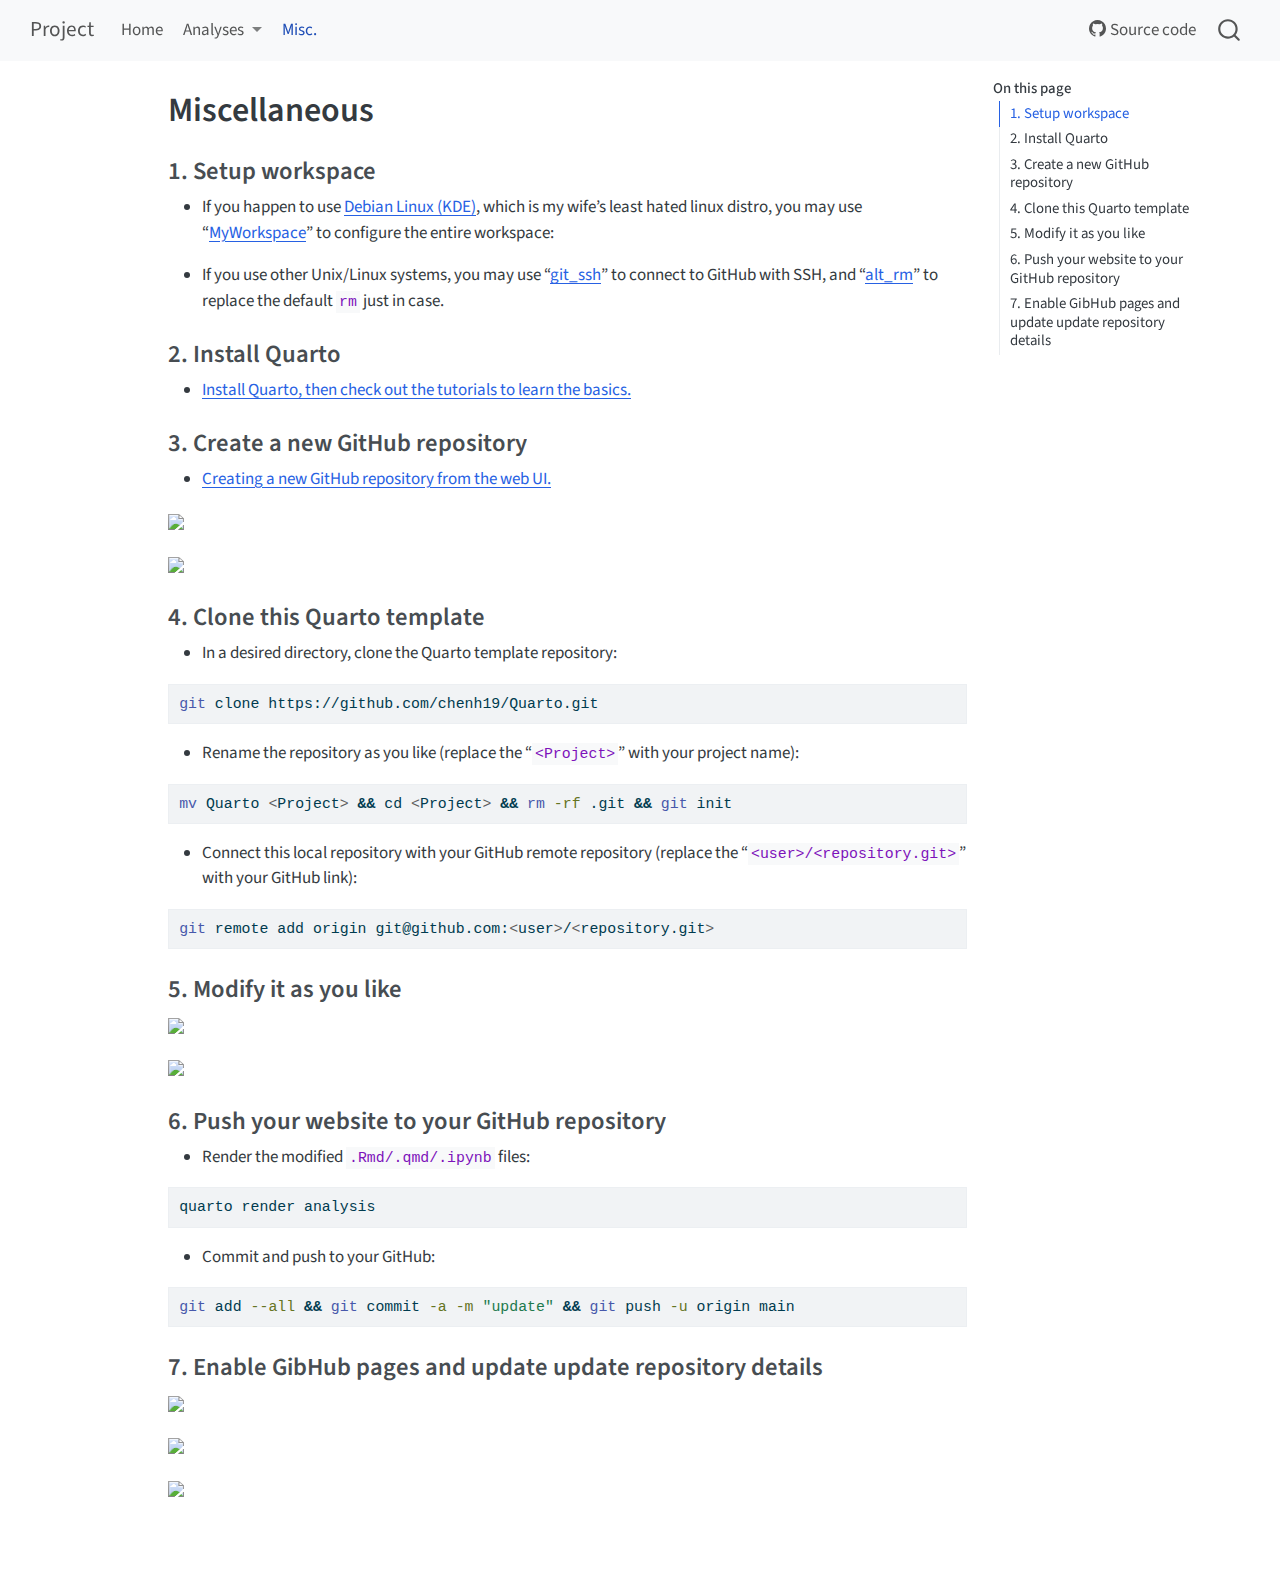
==== docs/misc.html @ f95905ff "update" ====
<!DOCTYPE html>
<html xmlns="http://www.w3.org/1999/xhtml" lang="en" xml:lang="en"><head>

<meta charset="utf-8">
<meta name="generator" content="quarto-1.6.32">

<meta name="viewport" content="width=device-width, initial-scale=1.0, user-scalable=yes">


<title>Miscellaneous – Project</title>
<style>
code{white-space: pre-wrap;}
span.smallcaps{font-variant: small-caps;}
div.columns{display: flex; gap: min(4vw, 1.5em);}
div.column{flex: auto; overflow-x: auto;}
div.hanging-indent{margin-left: 1.5em; text-indent: -1.5em;}
ul.task-list{list-style: none;}
ul.task-list li input[type="checkbox"] {
  width: 0.8em;
  margin: 0 0.8em 0.2em -1em; /* quarto-specific, see https://github.com/quarto-dev/quarto-cli/issues/4556 */ 
  vertical-align: middle;
}
/* CSS for syntax highlighting */
pre > code.sourceCode { white-space: pre; position: relative; }
pre > code.sourceCode > span { line-height: 1.25; }
pre > code.sourceCode > span:empty { height: 1.2em; }
.sourceCode { overflow: visible; }
code.sourceCode > span { color: inherit; text-decoration: inherit; }
div.sourceCode { margin: 1em 0; }
pre.sourceCode { margin: 0; }
@media screen {
div.sourceCode { overflow: auto; }
}
@media print {
pre > code.sourceCode { white-space: pre-wrap; }
pre > code.sourceCode > span { display: inline-block; text-indent: -5em; padding-left: 5em; }
}
pre.numberSource code
  { counter-reset: source-line 0; }
pre.numberSource code > span
  { position: relative; left: -4em; counter-increment: source-line; }
pre.numberSource code > span > a:first-child::before
  { content: counter(source-line);
    position: relative; left: -1em; text-align: right; vertical-align: baseline;
    border: none; display: inline-block;
    -webkit-touch-callout: none; -webkit-user-select: none;
    -khtml-user-select: none; -moz-user-select: none;
    -ms-user-select: none; user-select: none;
    padding: 0 4px; width: 4em;
  }
pre.numberSource { margin-left: 3em;  padding-left: 4px; }
div.sourceCode
  {   }
@media screen {
pre > code.sourceCode > span > a:first-child::before { text-decoration: underline; }
}
</style>


<script src="site_libs/quarto-nav/quarto-nav.js"></script>
<script src="site_libs/quarto-nav/headroom.min.js"></script>
<script src="site_libs/clipboard/clipboard.min.js"></script>
<script src="site_libs/quarto-search/autocomplete.umd.js"></script>
<script src="site_libs/quarto-search/fuse.min.js"></script>
<script src="site_libs/quarto-search/quarto-search.js"></script>
<meta name="quarto:offset" content="./">
<script src="site_libs/quarto-html/quarto.js"></script>
<script src="site_libs/quarto-html/popper.min.js"></script>
<script src="site_libs/quarto-html/tippy.umd.min.js"></script>
<script src="site_libs/quarto-html/anchor.min.js"></script>
<link href="site_libs/quarto-html/tippy.css" rel="stylesheet">
<link href="site_libs/quarto-html/quarto-syntax-highlighting-2486e1f0a3ee9ee1fc393803a1361cdb.css" rel="stylesheet" id="quarto-text-highlighting-styles">
<script src="site_libs/bootstrap/bootstrap.min.js"></script>
<link href="site_libs/bootstrap/bootstrap-icons.css" rel="stylesheet">
<link href="site_libs/bootstrap/bootstrap-f0557ebf81c815cc960528f8e90a06c3.min.css" rel="stylesheet" append-hash="true" id="quarto-bootstrap" data-mode="light">
<script id="quarto-search-options" type="application/json">{
  "location": "navbar",
  "copy-button": false,
  "collapse-after": 3,
  "panel-placement": "end",
  "type": "overlay",
  "limit": 50,
  "keyboard-shortcut": [
    "f",
    "/",
    "s"
  ],
  "show-item-context": false,
  "language": {
    "search-no-results-text": "No results",
    "search-matching-documents-text": "matching documents",
    "search-copy-link-title": "Copy link to search",
    "search-hide-matches-text": "Hide additional matches",
    "search-more-match-text": "more match in this document",
    "search-more-matches-text": "more matches in this document",
    "search-clear-button-title": "Clear",
    "search-text-placeholder": "",
    "search-detached-cancel-button-title": "Cancel",
    "search-submit-button-title": "Submit",
    "search-label": "Search"
  }
}</script>


<link rel="stylesheet" href="styles.css">
</head>

<body class="nav-fixed">

<div id="quarto-search-results"></div>
  <header id="quarto-header" class="headroom fixed-top">
    <nav class="navbar navbar-expand-lg " data-bs-theme="dark">
      <div class="navbar-container container-fluid">
      <div class="navbar-brand-container mx-auto">
    <a class="navbar-brand" href="./index.html">
    <span class="navbar-title">Project</span>
    </a>
  </div>
            <div id="quarto-search" class="" title="Search"></div>
          <button class="navbar-toggler" type="button" data-bs-toggle="collapse" data-bs-target="#navbarCollapse" aria-controls="navbarCollapse" role="menu" aria-expanded="false" aria-label="Toggle navigation" onclick="if (window.quartoToggleHeadroom) { window.quartoToggleHeadroom(); }">
  <span class="navbar-toggler-icon"></span>
</button>
          <div class="collapse navbar-collapse" id="navbarCollapse">
            <ul class="navbar-nav navbar-nav-scroll me-auto">
  <li class="nav-item">
    <a class="nav-link" href="./index.html"> 
<span class="menu-text">Home</span></a>
  </li>  
  <li class="nav-item dropdown ">
    <a class="nav-link dropdown-toggle" href="#" id="nav-menu-analyses" role="link" data-bs-toggle="dropdown" aria-expanded="false">
 <span class="menu-text">Analyses</span>
    </a>
    <ul class="dropdown-menu" aria-labelledby="nav-menu-analyses">    
        <li>
    <a class="dropdown-item" href="./part-1.html">
 <span class="dropdown-text">Part-1: html from .Rmd</span></a>
  </li>  
        <li>
    <a class="dropdown-item" href="./part-2.html">
 <span class="dropdown-text">Part-2: html from .qmd</span></a>
  </li>  
        <li>
    <a class="dropdown-item" href="./part-3.html">
 <span class="dropdown-text">Part-3: html from .ipynb</span></a>
  </li>  
    </ul>
  </li>
  <li class="nav-item">
    <a class="nav-link active" href="./misc.html" aria-current="page"> 
<span class="menu-text">Misc.</span></a>
  </li>  
</ul>
            <ul class="navbar-nav navbar-nav-scroll ms-auto">
  <li class="nav-item">
    <a class="nav-link" href="https://github.com/chenh19/Quarto"> <i class="bi bi-github" role="img">
</i> 
<span class="menu-text">Source code</span></a>
  </li>  
</ul>
          </div> <!-- /navcollapse -->
            <div class="quarto-navbar-tools">
</div>
      </div> <!-- /container-fluid -->
    </nav>
</header>
<!-- content -->
<div id="quarto-content" class="quarto-container page-columns page-rows-contents page-layout-article page-navbar">
<!-- sidebar -->
<!-- margin-sidebar -->
    <div id="quarto-margin-sidebar" class="sidebar margin-sidebar">
        <nav id="TOC" role="doc-toc" class="toc-active">
    <h2 id="toc-title">On this page</h2>
   
  <ul>
  <li><a href="#setup-workspace" id="toc-setup-workspace" class="nav-link active" data-scroll-target="#setup-workspace">1. Setup workspace</a></li>
  <li><a href="#install-quarto" id="toc-install-quarto" class="nav-link" data-scroll-target="#install-quarto">2. Install Quarto</a></li>
  <li><a href="#create-a-new-github-repository" id="toc-create-a-new-github-repository" class="nav-link" data-scroll-target="#create-a-new-github-repository">3. Create a new GitHub repository</a></li>
  <li><a href="#clone-this-quarto-template" id="toc-clone-this-quarto-template" class="nav-link" data-scroll-target="#clone-this-quarto-template">4. Clone this Quarto template</a></li>
  <li><a href="#modify-it-as-you-like" id="toc-modify-it-as-you-like" class="nav-link" data-scroll-target="#modify-it-as-you-like">5. Modify it as you like</a></li>
  <li><a href="#push-your-website-to-your-github-repository" id="toc-push-your-website-to-your-github-repository" class="nav-link" data-scroll-target="#push-your-website-to-your-github-repository">6. Push your website to your GitHub repository</a></li>
  <li><a href="#enable-gibhub-pages-and-update-update-repository-details" id="toc-enable-gibhub-pages-and-update-update-repository-details" class="nav-link" data-scroll-target="#enable-gibhub-pages-and-update-update-repository-details">7. Enable GibHub pages and update update repository details</a></li>
  </ul>
</nav>
    </div>
<!-- main -->
<main class="content" id="quarto-document-content">

<header id="title-block-header" class="quarto-title-block default">
<div class="quarto-title">
<h1 class="title">Miscellaneous</h1>
</div>



<div class="quarto-title-meta">

    
  
    
  </div>
  


</header>


<section id="setup-workspace" class="level3">
<h3 class="anchored" data-anchor-id="setup-workspace">1. Setup workspace</h3>
<ul>
<li><p>If you happen to use <a href="https://cdimage.debian.org/debian-cd/current-live/amd64/iso-hybrid/">Debian Linux (KDE)</a>, which is my wife’s least hated linux distro, you may use “<a href="https://github.com/chenh19/MyWorkspace">MyWorkspace</a>” to configure the entire workspace:</p></li>
<li><p>If you use other Unix/Linux systems, you may use “<a href="https://github.com/chenh19/git_ssh">git_ssh</a>” to connect to GitHub with SSH, and “<a href="https://github.com/chenh19/alt_rm">alt_rm</a>” to replace the default <code>rm</code> just in case.</p></li>
</ul>
</section>
<section id="install-quarto" class="level3">
<h3 class="anchored" data-anchor-id="install-quarto">2. Install Quarto</h3>
<ul>
<li><a href="https://quarto.org/docs/get-started/">Install Quarto, then check out the tutorials to learn the basics.</a></li>
</ul>
</section>
<section id="create-a-new-github-repository" class="level3">
<h3 class="anchored" data-anchor-id="create-a-new-github-repository">3. Create a new GitHub repository</h3>
<ul>
<li><a href="https://docs.github.com/en/repositories/creating-and-managing-repositories/creating-a-new-repository">Creating a new GitHub repository from the web UI.</a></li>
</ul>
<p><img src="https://raw.githubusercontent.com/chenh19/Quarto/refs/heads/main/images/misc/1.png" class="img-fluid"></p>
<p><img src="https://raw.githubusercontent.com/chenh19/Quarto/refs/heads/main/images/misc/2.png" class="img-fluid"></p>
</section>
<section id="clone-this-quarto-template" class="level3">
<h3 class="anchored" data-anchor-id="clone-this-quarto-template">4. Clone this Quarto template</h3>
<ul>
<li>In a desired directory, clone the Quarto template repository:</li>
</ul>
<div class="cell">
<div class="sourceCode cell-code" id="cb1"><pre class="sourceCode bash code-with-copy"><code class="sourceCode bash"><span id="cb1-1"><a href="#cb1-1" aria-hidden="true" tabindex="-1"></a><span class="fu">git</span> clone https://github.com/chenh19/Quarto.git</span></code><button title="Copy to Clipboard" class="code-copy-button"><i class="bi"></i></button></pre></div>
</div>
<ul>
<li>Rename the repository as you like (replace the “<code>&lt;Project&gt;</code>” with your project name):</li>
</ul>
<div class="cell">
<div class="sourceCode cell-code" id="cb2"><pre class="sourceCode bash code-with-copy"><code class="sourceCode bash"><span id="cb2-1"><a href="#cb2-1" aria-hidden="true" tabindex="-1"></a><span class="fu">mv</span> Quarto <span class="op">&lt;</span>Project<span class="op">&gt;</span> <span class="kw">&amp;&amp;</span> <span class="bu">cd</span> <span class="op">&lt;</span>Project<span class="op">&gt;</span> <span class="kw">&amp;&amp;</span> <span class="fu">rm</span> <span class="at">-rf</span> .git <span class="kw">&amp;&amp;</span> <span class="fu">git</span> init</span></code><button title="Copy to Clipboard" class="code-copy-button"><i class="bi"></i></button></pre></div>
</div>
<ul>
<li>Connect this local repository with your GitHub remote repository (replace the “<code>&lt;user&gt;/&lt;repository.git&gt;</code>” with your GitHub link):</li>
</ul>
<div class="cell">
<div class="sourceCode cell-code" id="cb3"><pre class="sourceCode bash code-with-copy"><code class="sourceCode bash"><span id="cb3-1"><a href="#cb3-1" aria-hidden="true" tabindex="-1"></a><span class="fu">git</span> remote add origin git@github.com:<span class="op">&lt;</span>user<span class="op">&gt;</span>/<span class="op">&lt;</span>repository.git<span class="op">&gt;</span></span></code><button title="Copy to Clipboard" class="code-copy-button"><i class="bi"></i></button></pre></div>
</div>
</section>
<section id="modify-it-as-you-like" class="level3">
<h3 class="anchored" data-anchor-id="modify-it-as-you-like">5. Modify it as you like</h3>
<p><img src="https://raw.githubusercontent.com/chenh19/Quarto/refs/heads/main/images/misc/6.png" class="img-fluid"></p>
<p><img src="https://raw.githubusercontent.com/chenh19/Quarto/refs/heads/main/images/misc/7.png" class="img-fluid"></p>
</section>
<section id="push-your-website-to-your-github-repository" class="level3">
<h3 class="anchored" data-anchor-id="push-your-website-to-your-github-repository">6. Push your website to your GitHub repository</h3>
<ul>
<li>Render the modified <code>.Rmd/.qmd/.ipynb</code> files:</li>
</ul>
<div class="cell">
<div class="sourceCode cell-code" id="cb4"><pre class="sourceCode bash code-with-copy"><code class="sourceCode bash"><span id="cb4-1"><a href="#cb4-1" aria-hidden="true" tabindex="-1"></a><span class="ex">quarto</span> render analysis</span></code><button title="Copy to Clipboard" class="code-copy-button"><i class="bi"></i></button></pre></div>
</div>
<ul>
<li>Commit and push to your GitHub:</li>
</ul>
<div class="cell">
<div class="sourceCode cell-code" id="cb5"><pre class="sourceCode bash code-with-copy"><code class="sourceCode bash"><span id="cb5-1"><a href="#cb5-1" aria-hidden="true" tabindex="-1"></a><span class="fu">git</span> add <span class="at">--all</span> <span class="kw">&amp;&amp;</span> <span class="fu">git</span> commit <span class="at">-a</span> <span class="at">-m</span> <span class="st">"update"</span> <span class="kw">&amp;&amp;</span> <span class="fu">git</span> push <span class="at">-u</span> origin main</span></code><button title="Copy to Clipboard" class="code-copy-button"><i class="bi"></i></button></pre></div>
</div>
</section>
<section id="enable-gibhub-pages-and-update-update-repository-details" class="level3">
<h3 class="anchored" data-anchor-id="enable-gibhub-pages-and-update-update-repository-details">7. Enable GibHub pages and update update repository details</h3>
<p><img src="https://raw.githubusercontent.com/chenh19/Quarto/refs/heads/main/images/misc/3.png" class="img-fluid"></p>
<p><img src="https://raw.githubusercontent.com/chenh19/Quarto/refs/heads/main/images/misc/4.png" class="img-fluid"></p>
<p><img src="https://raw.githubusercontent.com/chenh19/Quarto/refs/heads/main/images/misc/5.png" class="img-fluid"></p>


</section>

</main> <!-- /main -->
<script id="quarto-html-after-body" type="application/javascript">
window.document.addEventListener("DOMContentLoaded", function (event) {
  const toggleBodyColorMode = (bsSheetEl) => {
    const mode = bsSheetEl.getAttribute("data-mode");
    const bodyEl = window.document.querySelector("body");
    if (mode === "dark") {
      bodyEl.classList.add("quarto-dark");
      bodyEl.classList.remove("quarto-light");
    } else {
      bodyEl.classList.add("quarto-light");
      bodyEl.classList.remove("quarto-dark");
    }
  }
  const toggleBodyColorPrimary = () => {
    const bsSheetEl = window.document.querySelector("link#quarto-bootstrap");
    if (bsSheetEl) {
      toggleBodyColorMode(bsSheetEl);
    }
  }
  toggleBodyColorPrimary();  
  const icon = "";
  const anchorJS = new window.AnchorJS();
  anchorJS.options = {
    placement: 'right',
    icon: icon
  };
  anchorJS.add('.anchored');
  const isCodeAnnotation = (el) => {
    for (const clz of el.classList) {
      if (clz.startsWith('code-annotation-')) {                     
        return true;
      }
    }
    return false;
  }
  const onCopySuccess = function(e) {
    // button target
    const button = e.trigger;
    // don't keep focus
    button.blur();
    // flash "checked"
    button.classList.add('code-copy-button-checked');
    var currentTitle = button.getAttribute("title");
    button.setAttribute("title", "Copied!");
    let tooltip;
    if (window.bootstrap) {
      button.setAttribute("data-bs-toggle", "tooltip");
      button.setAttribute("data-bs-placement", "left");
      button.setAttribute("data-bs-title", "Copied!");
      tooltip = new bootstrap.Tooltip(button, 
        { trigger: "manual", 
          customClass: "code-copy-button-tooltip",
          offset: [0, -8]});
      tooltip.show();    
    }
    setTimeout(function() {
      if (tooltip) {
        tooltip.hide();
        button.removeAttribute("data-bs-title");
        button.removeAttribute("data-bs-toggle");
        button.removeAttribute("data-bs-placement");
      }
      button.setAttribute("title", currentTitle);
      button.classList.remove('code-copy-button-checked');
    }, 1000);
    // clear code selection
    e.clearSelection();
  }
  const getTextToCopy = function(trigger) {
      const codeEl = trigger.previousElementSibling.cloneNode(true);
      for (const childEl of codeEl.children) {
        if (isCodeAnnotation(childEl)) {
          childEl.remove();
        }
      }
      return codeEl.innerText;
  }
  const clipboard = new window.ClipboardJS('.code-copy-button:not([data-in-quarto-modal])', {
    text: getTextToCopy
  });
  clipboard.on('success', onCopySuccess);
  if (window.document.getElementById('quarto-embedded-source-code-modal')) {
    // For code content inside modals, clipBoardJS needs to be initialized with a container option
    // TODO: Check when it could be a function (https://github.com/zenorocha/clipboard.js/issues/860)
    const clipboardModal = new window.ClipboardJS('.code-copy-button[data-in-quarto-modal]', {
      text: getTextToCopy,
      container: window.document.getElementById('quarto-embedded-source-code-modal')
    });
    clipboardModal.on('success', onCopySuccess);
  }
    var localhostRegex = new RegExp(/^(?:http|https):\/\/localhost\:?[0-9]*\//);
    var mailtoRegex = new RegExp(/^mailto:/);
      var filterRegex = new RegExp('/' + window.location.host + '/');
    var isInternal = (href) => {
        return filterRegex.test(href) || localhostRegex.test(href) || mailtoRegex.test(href);
    }
    // Inspect non-navigation links and adorn them if external
 	var links = window.document.querySelectorAll('a[href]:not(.nav-link):not(.navbar-brand):not(.toc-action):not(.sidebar-link):not(.sidebar-item-toggle):not(.pagination-link):not(.no-external):not([aria-hidden]):not(.dropdown-item):not(.quarto-navigation-tool):not(.about-link)');
    for (var i=0; i<links.length; i++) {
      const link = links[i];
      if (!isInternal(link.href)) {
        // undo the damage that might have been done by quarto-nav.js in the case of
        // links that we want to consider external
        if (link.dataset.originalHref !== undefined) {
          link.href = link.dataset.originalHref;
        }
      }
    }
  function tippyHover(el, contentFn, onTriggerFn, onUntriggerFn) {
    const config = {
      allowHTML: true,
      maxWidth: 500,
      delay: 100,
      arrow: false,
      appendTo: function(el) {
          return el.parentElement;
      },
      interactive: true,
      interactiveBorder: 10,
      theme: 'quarto',
      placement: 'bottom-start',
    };
    if (contentFn) {
      config.content = contentFn;
    }
    if (onTriggerFn) {
      config.onTrigger = onTriggerFn;
    }
    if (onUntriggerFn) {
      config.onUntrigger = onUntriggerFn;
    }
    window.tippy(el, config); 
  }
  const noterefs = window.document.querySelectorAll('a[role="doc-noteref"]');
  for (var i=0; i<noterefs.length; i++) {
    const ref = noterefs[i];
    tippyHover(ref, function() {
      // use id or data attribute instead here
      let href = ref.getAttribute('data-footnote-href') || ref.getAttribute('href');
      try { href = new URL(href).hash; } catch {}
      const id = href.replace(/^#\/?/, "");
      const note = window.document.getElementById(id);
      if (note) {
        return note.innerHTML;
      } else {
        return "";
      }
    });
  }
  const xrefs = window.document.querySelectorAll('a.quarto-xref');
  const processXRef = (id, note) => {
    // Strip column container classes
    const stripColumnClz = (el) => {
      el.classList.remove("page-full", "page-columns");
      if (el.children) {
        for (const child of el.children) {
          stripColumnClz(child);
        }
      }
    }
    stripColumnClz(note)
    if (id === null || id.startsWith('sec-')) {
      // Special case sections, only their first couple elements
      const container = document.createElement("div");
      if (note.children && note.children.length > 2) {
        container.appendChild(note.children[0].cloneNode(true));
        for (let i = 1; i < note.children.length; i++) {
          const child = note.children[i];
          if (child.tagName === "P" && child.innerText === "") {
            continue;
          } else {
            container.appendChild(child.cloneNode(true));
            break;
          }
        }
        if (window.Quarto?.typesetMath) {
          window.Quarto.typesetMath(container);
        }
        return container.innerHTML
      } else {
        if (window.Quarto?.typesetMath) {
          window.Quarto.typesetMath(note);
        }
        return note.innerHTML;
      }
    } else {
      // Remove any anchor links if they are present
      const anchorLink = note.querySelector('a.anchorjs-link');
      if (anchorLink) {
        anchorLink.remove();
      }
      if (window.Quarto?.typesetMath) {
        window.Quarto.typesetMath(note);
      }
      // TODO in 1.5, we should make sure this works without a callout special case
      if (note.classList.contains("callout")) {
        return note.outerHTML;
      } else {
        return note.innerHTML;
      }
    }
  }
  for (var i=0; i<xrefs.length; i++) {
    const xref = xrefs[i];
    tippyHover(xref, undefined, function(instance) {
      instance.disable();
      let url = xref.getAttribute('href');
      let hash = undefined; 
      if (url.startsWith('#')) {
        hash = url;
      } else {
        try { hash = new URL(url).hash; } catch {}
      }
      if (hash) {
        const id = hash.replace(/^#\/?/, "");
        const note = window.document.getElementById(id);
        if (note !== null) {
          try {
            const html = processXRef(id, note.cloneNode(true));
            instance.setContent(html);
          } finally {
            instance.enable();
            instance.show();
          }
        } else {
          // See if we can fetch this
          fetch(url.split('#')[0])
          .then(res => res.text())
          .then(html => {
            const parser = new DOMParser();
            const htmlDoc = parser.parseFromString(html, "text/html");
            const note = htmlDoc.getElementById(id);
            if (note !== null) {
              const html = processXRef(id, note);
              instance.setContent(html);
            } 
          }).finally(() => {
            instance.enable();
            instance.show();
          });
        }
      } else {
        // See if we can fetch a full url (with no hash to target)
        // This is a special case and we should probably do some content thinning / targeting
        fetch(url)
        .then(res => res.text())
        .then(html => {
          const parser = new DOMParser();
          const htmlDoc = parser.parseFromString(html, "text/html");
          const note = htmlDoc.querySelector('main.content');
          if (note !== null) {
            // This should only happen for chapter cross references
            // (since there is no id in the URL)
            // remove the first header
            if (note.children.length > 0 && note.children[0].tagName === "HEADER") {
              note.children[0].remove();
            }
            const html = processXRef(null, note);
            instance.setContent(html);
          } 
        }).finally(() => {
          instance.enable();
          instance.show();
        });
      }
    }, function(instance) {
    });
  }
      let selectedAnnoteEl;
      const selectorForAnnotation = ( cell, annotation) => {
        let cellAttr = 'data-code-cell="' + cell + '"';
        let lineAttr = 'data-code-annotation="' +  annotation + '"';
        const selector = 'span[' + cellAttr + '][' + lineAttr + ']';
        return selector;
      }
      const selectCodeLines = (annoteEl) => {
        const doc = window.document;
        const targetCell = annoteEl.getAttribute("data-target-cell");
        const targetAnnotation = annoteEl.getAttribute("data-target-annotation");
        const annoteSpan = window.document.querySelector(selectorForAnnotation(targetCell, targetAnnotation));
        const lines = annoteSpan.getAttribute("data-code-lines").split(",");
        const lineIds = lines.map((line) => {
          return targetCell + "-" + line;
        })
        let top = null;
        let height = null;
        let parent = null;
        if (lineIds.length > 0) {
            //compute the position of the single el (top and bottom and make a div)
            const el = window.document.getElementById(lineIds[0]);
            top = el.offsetTop;
            height = el.offsetHeight;
            parent = el.parentElement.parentElement;
          if (lineIds.length > 1) {
            const lastEl = window.document.getElementById(lineIds[lineIds.length - 1]);
            const bottom = lastEl.offsetTop + lastEl.offsetHeight;
            height = bottom - top;
          }
          if (top !== null && height !== null && parent !== null) {
            // cook up a div (if necessary) and position it 
            let div = window.document.getElementById("code-annotation-line-highlight");
            if (div === null) {
              div = window.document.createElement("div");
              div.setAttribute("id", "code-annotation-line-highlight");
              div.style.position = 'absolute';
              parent.appendChild(div);
            }
            div.style.top = top - 2 + "px";
            div.style.height = height + 4 + "px";
            div.style.left = 0;
            let gutterDiv = window.document.getElementById("code-annotation-line-highlight-gutter");
            if (gutterDiv === null) {
              gutterDiv = window.document.createElement("div");
              gutterDiv.setAttribute("id", "code-annotation-line-highlight-gutter");
              gutterDiv.style.position = 'absolute';
              const codeCell = window.document.getElementById(targetCell);
              const gutter = codeCell.querySelector('.code-annotation-gutter');
              gutter.appendChild(gutterDiv);
            }
            gutterDiv.style.top = top - 2 + "px";
            gutterDiv.style.height = height + 4 + "px";
          }
          selectedAnnoteEl = annoteEl;
        }
      };
      const unselectCodeLines = () => {
        const elementsIds = ["code-annotation-line-highlight", "code-annotation-line-highlight-gutter"];
        elementsIds.forEach((elId) => {
          const div = window.document.getElementById(elId);
          if (div) {
            div.remove();
          }
        });
        selectedAnnoteEl = undefined;
      };
        // Handle positioning of the toggle
    window.addEventListener(
      "resize",
      throttle(() => {
        elRect = undefined;
        if (selectedAnnoteEl) {
          selectCodeLines(selectedAnnoteEl);
        }
      }, 10)
    );
    function throttle(fn, ms) {
    let throttle = false;
    let timer;
      return (...args) => {
        if(!throttle) { // first call gets through
            fn.apply(this, args);
            throttle = true;
        } else { // all the others get throttled
            if(timer) clearTimeout(timer); // cancel #2
            timer = setTimeout(() => {
              fn.apply(this, args);
              timer = throttle = false;
            }, ms);
        }
      };
    }
      // Attach click handler to the DT
      const annoteDls = window.document.querySelectorAll('dt[data-target-cell]');
      for (const annoteDlNode of annoteDls) {
        annoteDlNode.addEventListener('click', (event) => {
          const clickedEl = event.target;
          if (clickedEl !== selectedAnnoteEl) {
            unselectCodeLines();
            const activeEl = window.document.querySelector('dt[data-target-cell].code-annotation-active');
            if (activeEl) {
              activeEl.classList.remove('code-annotation-active');
            }
            selectCodeLines(clickedEl);
            clickedEl.classList.add('code-annotation-active');
          } else {
            // Unselect the line
            unselectCodeLines();
            clickedEl.classList.remove('code-annotation-active');
          }
        });
      }
  const findCites = (el) => {
    const parentEl = el.parentElement;
    if (parentEl) {
      const cites = parentEl.dataset.cites;
      if (cites) {
        return {
          el,
          cites: cites.split(' ')
        };
      } else {
        return findCites(el.parentElement)
      }
    } else {
      return undefined;
    }
  };
  var bibliorefs = window.document.querySelectorAll('a[role="doc-biblioref"]');
  for (var i=0; i<bibliorefs.length; i++) {
    const ref = bibliorefs[i];
    const citeInfo = findCites(ref);
    if (citeInfo) {
      tippyHover(citeInfo.el, function() {
        var popup = window.document.createElement('div');
        citeInfo.cites.forEach(function(cite) {
          var citeDiv = window.document.createElement('div');
          citeDiv.classList.add('hanging-indent');
          citeDiv.classList.add('csl-entry');
          var biblioDiv = window.document.getElementById('ref-' + cite);
          if (biblioDiv) {
            citeDiv.innerHTML = biblioDiv.innerHTML;
          }
          popup.appendChild(citeDiv);
        });
        return popup.innerHTML;
      });
    }
  }
});
</script>
</div> <!-- /content -->




</body></html>
---- docs/site_libs/quarto-html/tippy.css ----
.tippy-box[data-animation=fade][data-state=hidden]{opacity:0}[data-tippy-root]{max-width:calc(100vw - 10px)}.tippy-box{position:relative;background-color:#333;color:#fff;border-radius:4px;font-size:14px;line-height:1.4;white-space:normal;outline:0;transition-property:transform,visibility,opacity}.tippy-box[data-placement^=top]>.tippy-arrow{bottom:0}.tippy-box[data-placement^=top]>.tippy-arrow:before{bottom:-7px;left:0;border-width:8px 8px 0;border-top-color:initial;transform-origin:center top}.tippy-box[data-placement^=bottom]>.tippy-arrow{top:0}.tippy-box[data-placement^=bottom]>.tippy-arrow:before{top:-7px;left:0;border-width:0 8px 8px;border-bottom-color:initial;transform-origin:center bottom}.tippy-box[data-placement^=left]>.tippy-arrow{right:0}.tippy-box[data-placement^=left]>.tippy-arrow:before{border-width:8px 0 8px 8px;border-left-color:initial;right:-7px;transform-origin:center left}.tippy-box[data-placement^=right]>.tippy-arrow{left:0}.tippy-box[data-placement^=right]>.tippy-arrow:before{left:-7px;border-width:8px 8px 8px 0;border-right-color:initial;transform-origin:center right}.tippy-box[data-inertia][data-state=visible]{transition-timing-function:cubic-bezier(.54,1.5,.38,1.11)}.tippy-arrow{width:16px;height:16px;color:#333}.tippy-arrow:before{content:"";position:absolute;border-color:transparent;border-style:solid}.tippy-content{position:relative;padding:5px 9px;z-index:1}
---- docs/site_libs/quarto-html/quarto-syntax-highlighting-2486e1f0a3ee9ee1fc393803a1361cdb.css ----
/* quarto syntax highlight colors */
:root {
  --quarto-hl-ot-color: #003B4F;
  --quarto-hl-at-color: #657422;
  --quarto-hl-ss-color: #20794D;
  --quarto-hl-an-color: #5E5E5E;
  --quarto-hl-fu-color: #4758AB;
  --quarto-hl-st-color: #20794D;
  --quarto-hl-cf-color: #003B4F;
  --quarto-hl-op-color: #5E5E5E;
  --quarto-hl-er-color: #AD0000;
  --quarto-hl-bn-color: #AD0000;
  --quarto-hl-al-color: #AD0000;
  --quarto-hl-va-color: #111111;
  --quarto-hl-bu-color: inherit;
  --quarto-hl-ex-color: inherit;
  --quarto-hl-pp-color: #AD0000;
  --quarto-hl-in-color: #5E5E5E;
  --quarto-hl-vs-color: #20794D;
  --quarto-hl-wa-color: #5E5E5E;
  --quarto-hl-do-color: #5E5E5E;
  --quarto-hl-im-color: #00769E;
  --quarto-hl-ch-color: #20794D;
  --quarto-hl-dt-color: #AD0000;
  --quarto-hl-fl-color: #AD0000;
  --quarto-hl-co-color: #5E5E5E;
  --quarto-hl-cv-color: #5E5E5E;
  --quarto-hl-cn-color: #8f5902;
  --quarto-hl-sc-color: #5E5E5E;
  --quarto-hl-dv-color: #AD0000;
  --quarto-hl-kw-color: #003B4F;
}

/* other quarto variables */
:root {
  --quarto-font-monospace: SFMono-Regular, Menlo, Monaco, Consolas, "Liberation Mono", "Courier New", monospace;
}

pre > code.sourceCode > span {
  color: #003B4F;
}

code span {
  color: #003B4F;
}

code.sourceCode > span {
  color: #003B4F;
}

div.sourceCode,
div.sourceCode pre.sourceCode {
  color: #003B4F;
}

code span.ot {
  color: #003B4F;
  font-style: inherit;
}

code span.at {
  color: #657422;
  font-style: inherit;
}

code span.ss {
  color: #20794D;
  font-style: inherit;
}

code span.an {
  color: #5E5E5E;
  font-style: inherit;
}

code span.fu {
  color: #4758AB;
  font-style: inherit;
}

code span.st {
  color: #20794D;
  font-style: inherit;
}

code span.cf {
  color: #003B4F;
  font-weight: bold;
  font-style: inherit;
}

code span.op {
  color: #5E5E5E;
  font-style: inherit;
}

code span.er {
  color: #AD0000;
  font-style: inherit;
}

code span.bn {
  color: #AD0000;
  font-style: inherit;
}

code span.al {
  color: #AD0000;
  font-style: inherit;
}

code span.va {
  color: #111111;
  font-style: inherit;
}

code span.bu {
  font-style: inherit;
}

code span.ex {
  font-style: inherit;
}

code span.pp {
  color: #AD0000;
  font-style: inherit;
}

code span.in {
  color: #5E5E5E;
  font-style: inherit;
}

code span.vs {
  color: #20794D;
  font-style: inherit;
}

code span.wa {
  color: #5E5E5E;
  font-style: italic;
}

code span.do {
  color: #5E5E5E;
  font-style: italic;
}

code span.im {
  color: #00769E;
  font-style: inherit;
}

code span.ch {
  color: #20794D;
  font-style: inherit;
}

code span.dt {
  color: #AD0000;
  font-style: inherit;
}

code span.fl {
  color: #AD0000;
  font-style: inherit;
}

code span.co {
  color: #5E5E5E;
  font-style: inherit;
}

code span.cv {
  color: #5E5E5E;
  font-style: italic;
}

code span.cn {
  color: #8f5902;
  font-style: inherit;
}

code span.sc {
  color: #5E5E5E;
  font-style: inherit;
}

code span.dv {
  color: #AD0000;
  font-style: inherit;
}

code span.kw {
  color: #003B4F;
  font-weight: bold;
  font-style: inherit;
}

.prevent-inlining {
  content: "</";
}

/*# sourceMappingURL=b94514f873b6ebc3b38fab26346a7c13.css.map */
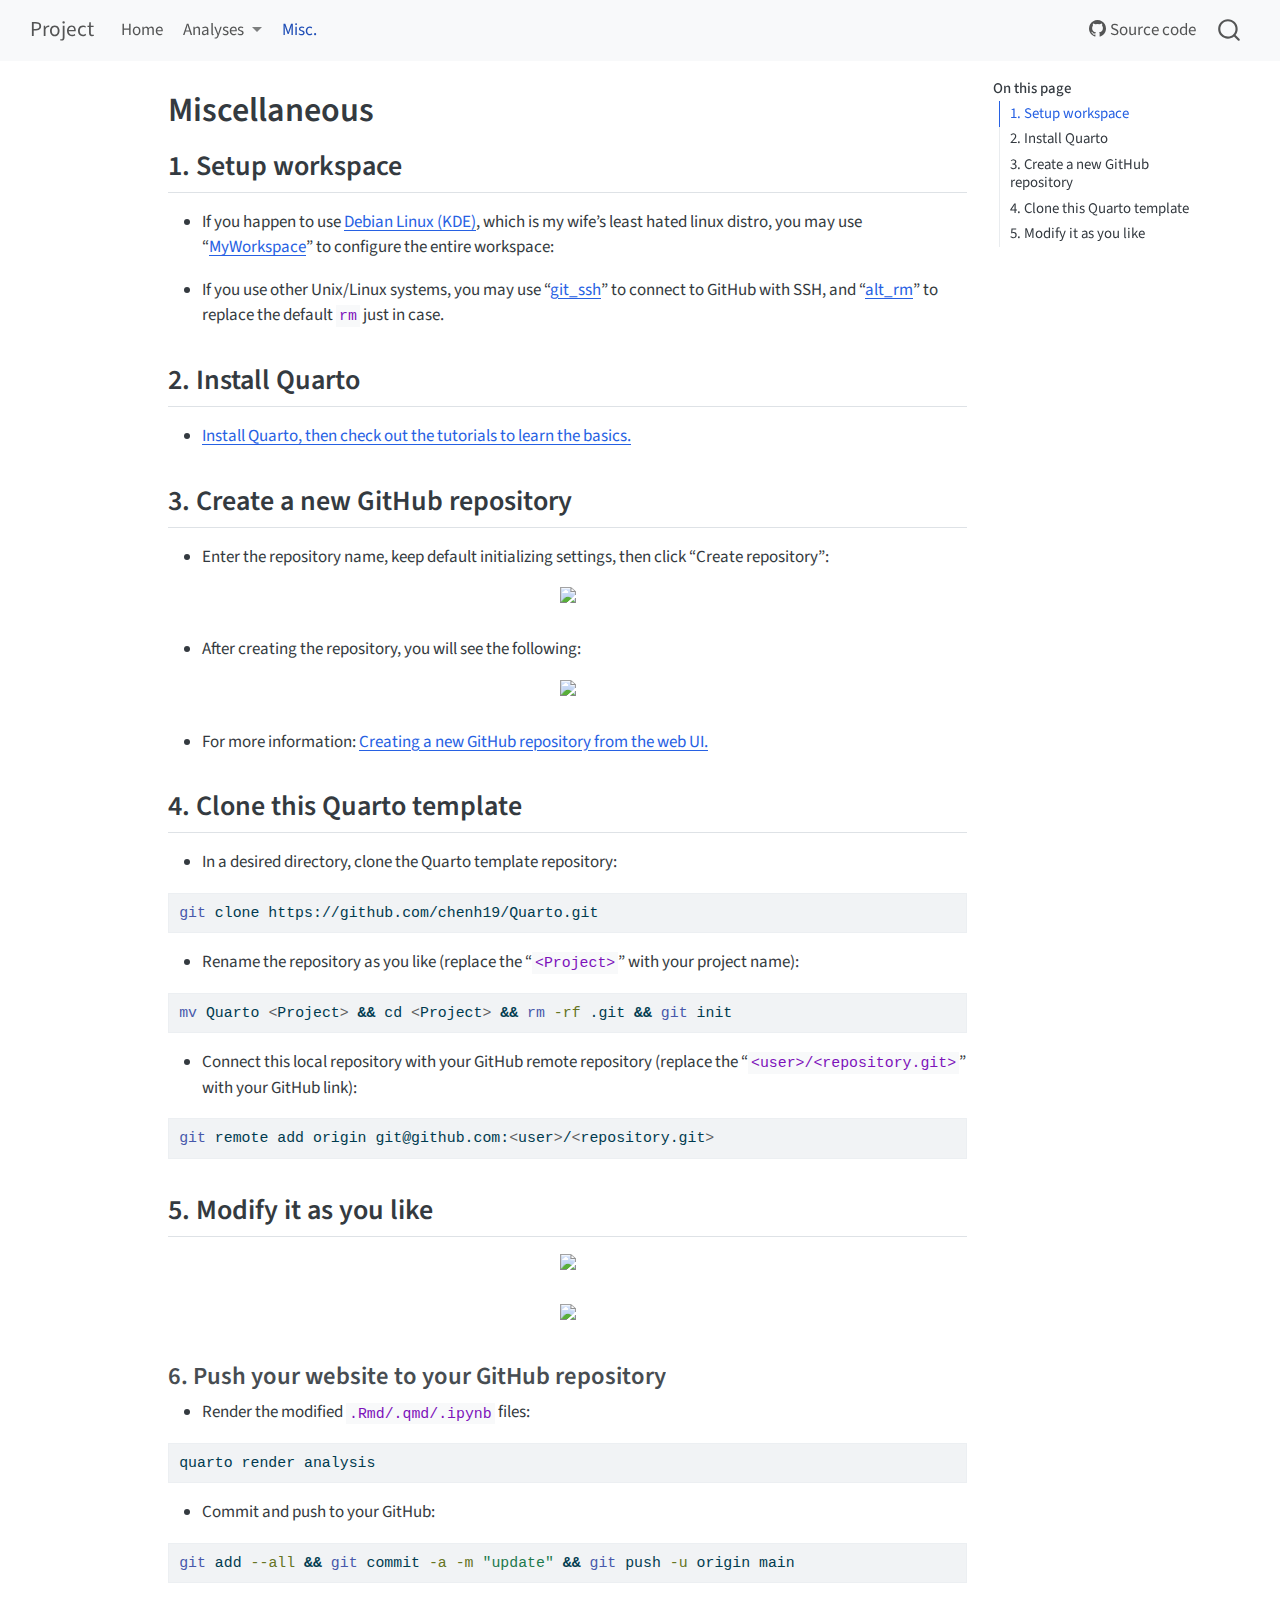
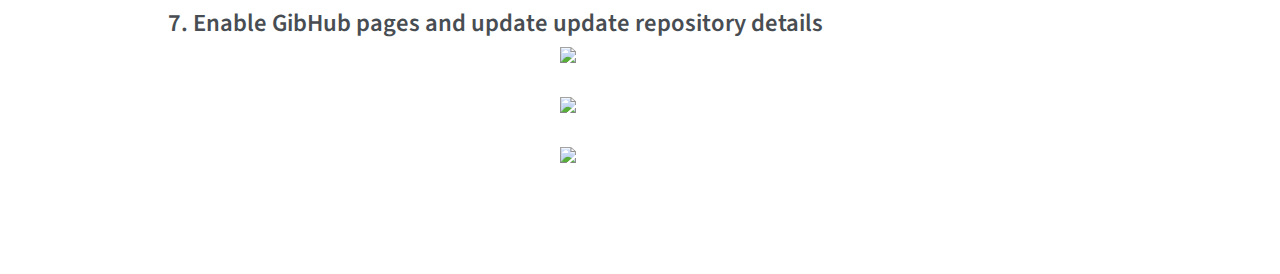
==== commit 8802a7f5: "update" ====
--- a/docs/misc.html
+++ b/docs/misc.html
@@ -176,9 +176,11 @@
   <li><a href="#install-quarto" id="toc-install-quarto" class="nav-link" data-scroll-target="#install-quarto">2. Install Quarto</a></li>
   <li><a href="#create-a-new-github-repository" id="toc-create-a-new-github-repository" class="nav-link" data-scroll-target="#create-a-new-github-repository">3. Create a new GitHub repository</a></li>
   <li><a href="#clone-this-quarto-template" id="toc-clone-this-quarto-template" class="nav-link" data-scroll-target="#clone-this-quarto-template">4. Clone this Quarto template</a></li>
-  <li><a href="#modify-it-as-you-like" id="toc-modify-it-as-you-like" class="nav-link" data-scroll-target="#modify-it-as-you-like">5. Modify it as you like</a></li>
+  <li><a href="#modify-it-as-you-like" id="toc-modify-it-as-you-like" class="nav-link" data-scroll-target="#modify-it-as-you-like">5. Modify it as you like</a>
+  <ul class="collapse">
   <li><a href="#push-your-website-to-your-github-repository" id="toc-push-your-website-to-your-github-repository" class="nav-link" data-scroll-target="#push-your-website-to-your-github-repository">6. Push your website to your GitHub repository</a></li>
   <li><a href="#enable-gibhub-pages-and-update-update-repository-details" id="toc-enable-gibhub-pages-and-update-update-repository-details" class="nav-link" data-scroll-target="#enable-gibhub-pages-and-update-update-repository-details">7. Enable GibHub pages and update update repository details</a></li>
+  </ul></li>
   </ul>
 </nav>
     </div>
@@ -204,29 +206,43 @@
 </header>
 
 
-<section id="setup-workspace" class="level3">
-<h3 class="anchored" data-anchor-id="setup-workspace">1. Setup workspace</h3>
+<section id="setup-workspace" class="level2">
+<h2 class="anchored" data-anchor-id="setup-workspace">1. Setup workspace</h2>
 <ul>
 <li><p>If you happen to use <a href="https://cdimage.debian.org/debian-cd/current-live/amd64/iso-hybrid/">Debian Linux (KDE)</a>, which is my wife’s least hated linux distro, you may use “<a href="https://github.com/chenh19/MyWorkspace">MyWorkspace</a>” to configure the entire workspace:</p></li>
 <li><p>If you use other Unix/Linux systems, you may use “<a href="https://github.com/chenh19/git_ssh">git_ssh</a>” to connect to GitHub with SSH, and “<a href="https://github.com/chenh19/alt_rm">alt_rm</a>” to replace the default <code>rm</code> just in case.</p></li>
 </ul>
 </section>
-<section id="install-quarto" class="level3">
-<h3 class="anchored" data-anchor-id="install-quarto">2. Install Quarto</h3>
+<section id="install-quarto" class="level2">
+<h2 class="anchored" data-anchor-id="install-quarto">2. Install Quarto</h2>
 <ul>
 <li><a href="https://quarto.org/docs/get-started/">Install Quarto, then check out the tutorials to learn the basics.</a></li>
 </ul>
 </section>
-<section id="create-a-new-github-repository" class="level3">
-<h3 class="anchored" data-anchor-id="create-a-new-github-repository">3. Create a new GitHub repository</h3>
-<ul>
-<li><a href="https://docs.github.com/en/repositories/creating-and-managing-repositories/creating-a-new-repository">Creating a new GitHub repository from the web UI.</a></li>
-</ul>
-<p><img src="https://raw.githubusercontent.com/chenh19/Quarto/refs/heads/main/images/misc/1.png" class="img-fluid"></p>
-<p><img src="https://raw.githubusercontent.com/chenh19/Quarto/refs/heads/main/images/misc/2.png" class="img-fluid"></p>
+<section id="create-a-new-github-repository" class="level2">
+<h2 class="anchored" data-anchor-id="create-a-new-github-repository">3. Create a new GitHub repository</h2>
+<ul>
+<li>Enter the repository name, keep default initializing settings, then click “Create repository”:</li>
+</ul>
+<div class="quarto-figure quarto-figure-center">
+<figure class="figure">
+<p><img src="https://raw.githubusercontent.com/chenh19/Quarto/refs/heads/main/images/misc/1.png" class="img-fluid quarto-figure quarto-figure-center figure-img" style="width:70.0%"></p>
+</figure>
+</div>
+<ul>
+<li>After creating the repository, you will see the following:</li>
+</ul>
+<div class="quarto-figure quarto-figure-center">
+<figure class="figure">
+<p><img src="https://raw.githubusercontent.com/chenh19/Quarto/refs/heads/main/images/misc/2.png" class="img-fluid quarto-figure quarto-figure-center figure-img" style="width:70.0%"></p>
+</figure>
+</div>
+<ul>
+<li>For more information: <a href="https://docs.github.com/en/repositories/creating-and-managing-repositories/creating-a-new-repository">Creating a new GitHub repository from the web UI.</a></li>
+</ul>
 </section>
-<section id="clone-this-quarto-template" class="level3">
-<h3 class="anchored" data-anchor-id="clone-this-quarto-template">4. Clone this Quarto template</h3>
+<section id="clone-this-quarto-template" class="level2">
+<h2 class="anchored" data-anchor-id="clone-this-quarto-template">4. Clone this Quarto template</h2>
 <ul>
 <li>In a desired directory, clone the Quarto template repository:</li>
 </ul>
@@ -246,11 +262,18 @@
 <div class="sourceCode cell-code" id="cb3"><pre class="sourceCode bash code-with-copy"><code class="sourceCode bash"><span id="cb3-1"><a href="#cb3-1" aria-hidden="true" tabindex="-1"></a><span class="fu">git</span> remote add origin git@github.com:<span class="op">&lt;</span>user<span class="op">&gt;</span>/<span class="op">&lt;</span>repository.git<span class="op">&gt;</span></span></code><button title="Copy to Clipboard" class="code-copy-button"><i class="bi"></i></button></pre></div>
 </div>
 </section>
-<section id="modify-it-as-you-like" class="level3">
-<h3 class="anchored" data-anchor-id="modify-it-as-you-like">5. Modify it as you like</h3>
-<p><img src="https://raw.githubusercontent.com/chenh19/Quarto/refs/heads/main/images/misc/6.png" class="img-fluid"></p>
-<p><img src="https://raw.githubusercontent.com/chenh19/Quarto/refs/heads/main/images/misc/7.png" class="img-fluid"></p>
-</section>
+<section id="modify-it-as-you-like" class="level2">
+<h2 class="anchored" data-anchor-id="modify-it-as-you-like">5. Modify it as you like</h2>
+<div class="quarto-figure quarto-figure-center">
+<figure class="figure">
+<p><img src="https://raw.githubusercontent.com/chenh19/Quarto/refs/heads/main/images/misc/6.png" class="img-fluid quarto-figure quarto-figure-center figure-img" style="width:80.0%"></p>
+</figure>
+</div>
+<div class="quarto-figure quarto-figure-center">
+<figure class="figure">
+<p><img src="https://raw.githubusercontent.com/chenh19/Quarto/refs/heads/main/images/misc/7.png" class="img-fluid quarto-figure quarto-figure-center figure-img" style="width:80.0%"></p>
+</figure>
+</div>
 <section id="push-your-website-to-your-github-repository" class="level3">
 <h3 class="anchored" data-anchor-id="push-your-website-to-your-github-repository">6. Push your website to your GitHub repository</h3>
 <ul>
@@ -268,11 +291,24 @@
 </section>
 <section id="enable-gibhub-pages-and-update-update-repository-details" class="level3">
 <h3 class="anchored" data-anchor-id="enable-gibhub-pages-and-update-update-repository-details">7. Enable GibHub pages and update update repository details</h3>
-<p><img src="https://raw.githubusercontent.com/chenh19/Quarto/refs/heads/main/images/misc/3.png" class="img-fluid"></p>
-<p><img src="https://raw.githubusercontent.com/chenh19/Quarto/refs/heads/main/images/misc/4.png" class="img-fluid"></p>
-<p><img src="https://raw.githubusercontent.com/chenh19/Quarto/refs/heads/main/images/misc/5.png" class="img-fluid"></p>
-
-
+<div class="quarto-figure quarto-figure-center">
+<figure class="figure">
+<p><img src="https://raw.githubusercontent.com/chenh19/Quarto/refs/heads/main/images/misc/3.png" class="img-fluid quarto-figure quarto-figure-center figure-img" style="width:80.0%"></p>
+</figure>
+</div>
+<div class="quarto-figure quarto-figure-center">
+<figure class="figure">
+<p><img src="https://raw.githubusercontent.com/chenh19/Quarto/refs/heads/main/images/misc/4.png" class="img-fluid quarto-figure quarto-figure-center figure-img" style="width:80.0%"></p>
+</figure>
+</div>
+<div class="quarto-figure quarto-figure-center">
+<figure class="figure">
+<p><img src="https://raw.githubusercontent.com/chenh19/Quarto/refs/heads/main/images/misc/5.png" class="img-fluid quarto-figure quarto-figure-center figure-img" style="width:80.0%"></p>
+</figure>
+</div>
+
+
+</section>
 </section>
 
 </main> <!-- /main -->
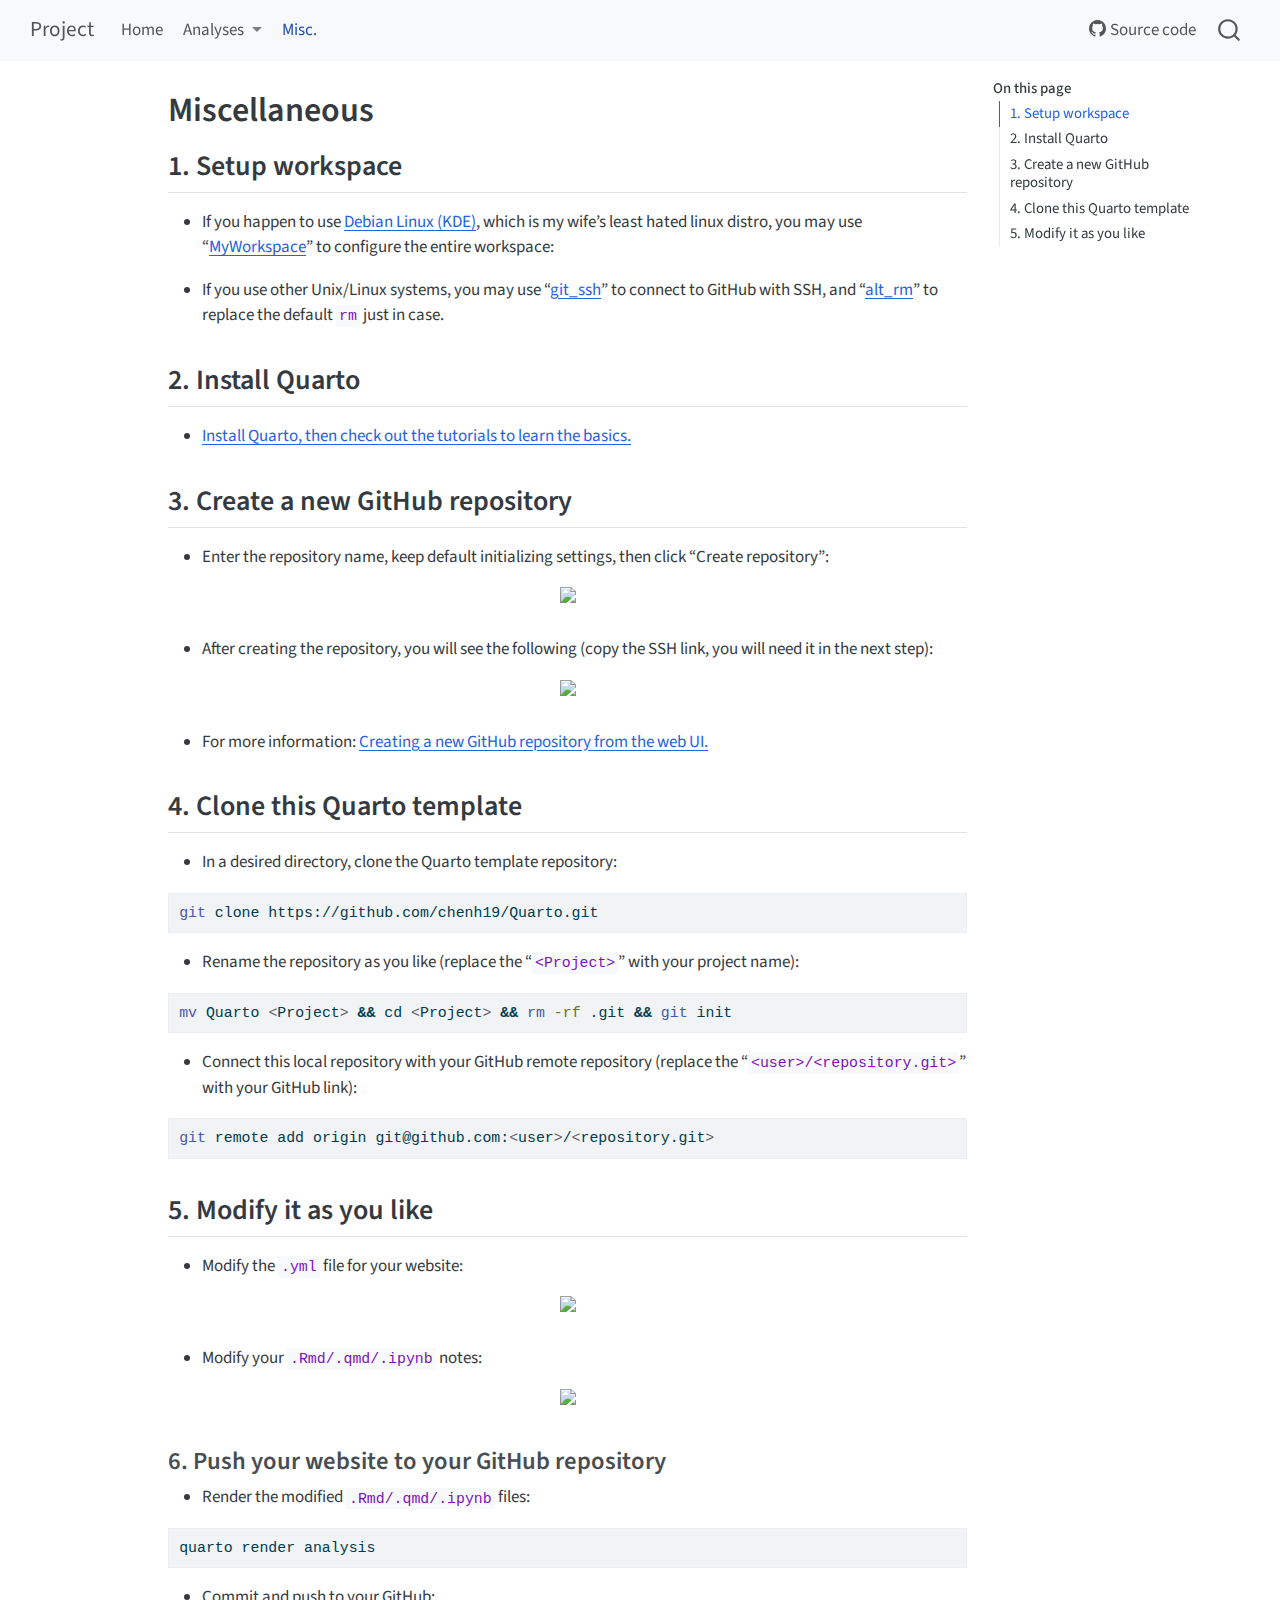
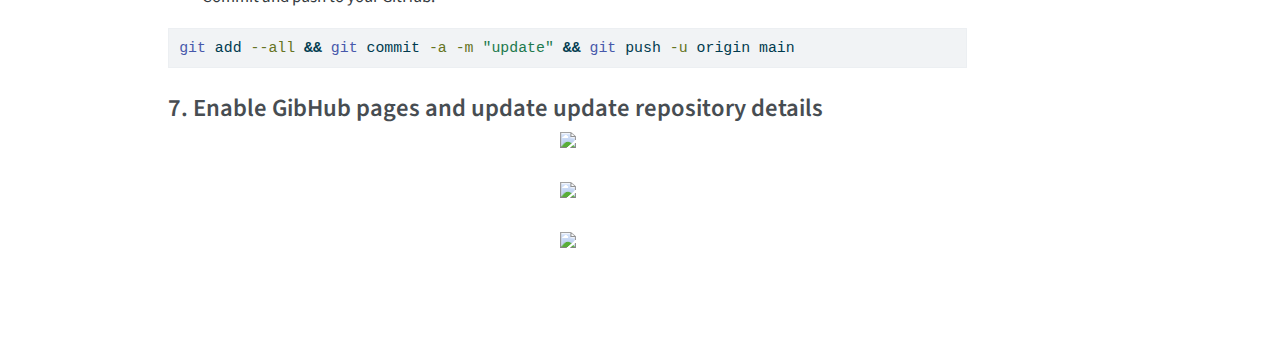
==== commit 93eec309: "update" ====
--- a/docs/misc.html
+++ b/docs/misc.html
@@ -226,15 +226,15 @@
 </ul>
 <div class="quarto-figure quarto-figure-center">
 <figure class="figure">
-<p><img src="https://raw.githubusercontent.com/chenh19/Quarto/refs/heads/main/images/misc/1.png" class="img-fluid quarto-figure quarto-figure-center figure-img" style="width:70.0%"></p>
+<p><img src="https://raw.githubusercontent.com/chenh19/Quarto/refs/heads/main/images/misc/1.png" class="img-fluid quarto-figure quarto-figure-center figure-img" style="width:75.0%"></p>
 </figure>
 </div>
 <ul>
-<li>After creating the repository, you will see the following:</li>
+<li>After creating the repository, you will see the following (copy the SSH link, you will need it in the next step):</li>
 </ul>
 <div class="quarto-figure quarto-figure-center">
 <figure class="figure">
-<p><img src="https://raw.githubusercontent.com/chenh19/Quarto/refs/heads/main/images/misc/2.png" class="img-fluid quarto-figure quarto-figure-center figure-img" style="width:70.0%"></p>
+<p><img src="https://raw.githubusercontent.com/chenh19/Quarto/refs/heads/main/images/misc/2.png" class="img-fluid quarto-figure quarto-figure-center figure-img" style="width:75.0%"></p>
 </figure>
 </div>
 <ul>
@@ -264,14 +264,20 @@
 </section>
 <section id="modify-it-as-you-like" class="level2">
 <h2 class="anchored" data-anchor-id="modify-it-as-you-like">5. Modify it as you like</h2>
+<ul>
+<li>Modify the <code>.yml</code> file for your website:</li>
+</ul>
 <div class="quarto-figure quarto-figure-center">
 <figure class="figure">
-<p><img src="https://raw.githubusercontent.com/chenh19/Quarto/refs/heads/main/images/misc/6.png" class="img-fluid quarto-figure quarto-figure-center figure-img" style="width:80.0%"></p>
+<p><img src="https://raw.githubusercontent.com/chenh19/Quarto/refs/heads/main/images/misc/6.png" class="img-fluid quarto-figure quarto-figure-center figure-img" style="width:75.0%"></p>
 </figure>
 </div>
+<ul>
+<li>Modify your <code>.Rmd/.qmd/.ipynb</code> notes:</li>
+</ul>
 <div class="quarto-figure quarto-figure-center">
 <figure class="figure">
-<p><img src="https://raw.githubusercontent.com/chenh19/Quarto/refs/heads/main/images/misc/7.png" class="img-fluid quarto-figure quarto-figure-center figure-img" style="width:80.0%"></p>
+<p><img src="https://raw.githubusercontent.com/chenh19/Quarto/refs/heads/main/images/misc/7.png" class="img-fluid quarto-figure quarto-figure-center figure-img" style="width:85.0%"></p>
 </figure>
 </div>
 <section id="push-your-website-to-your-github-repository" class="level3">
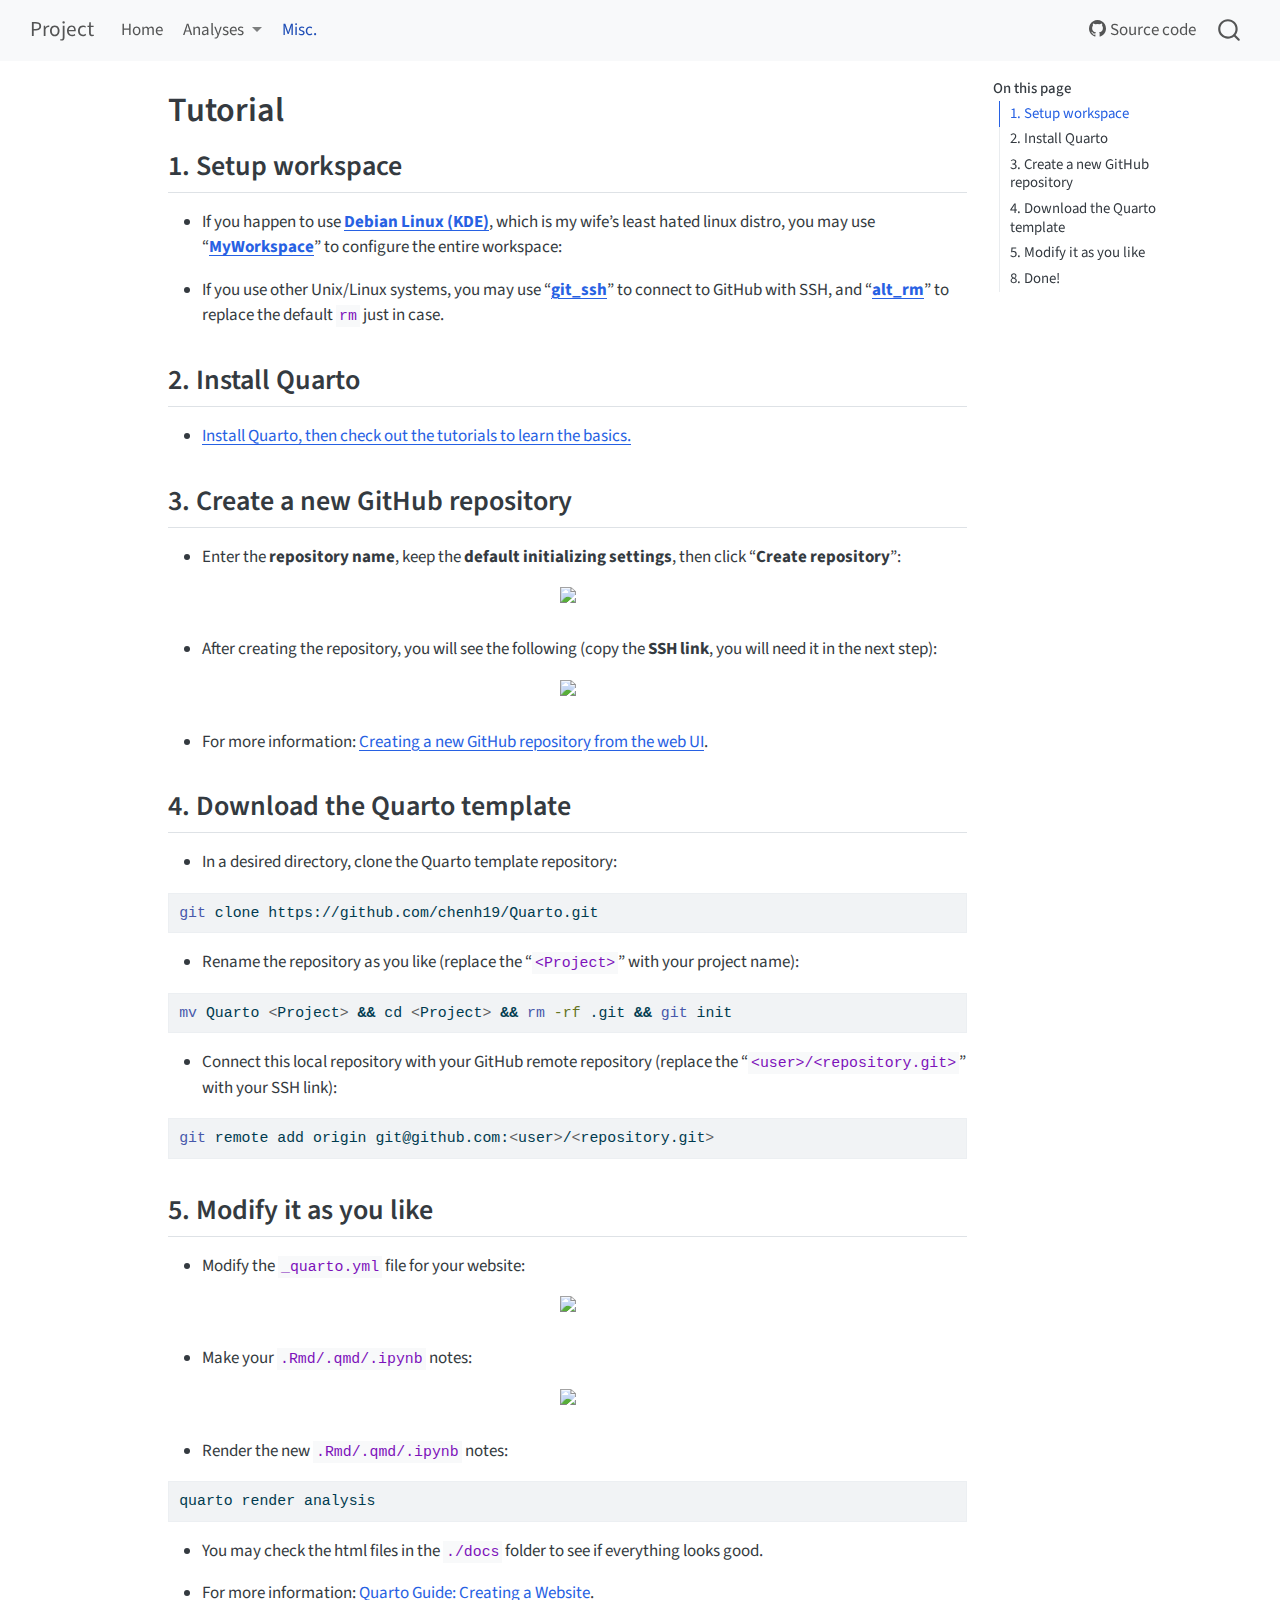
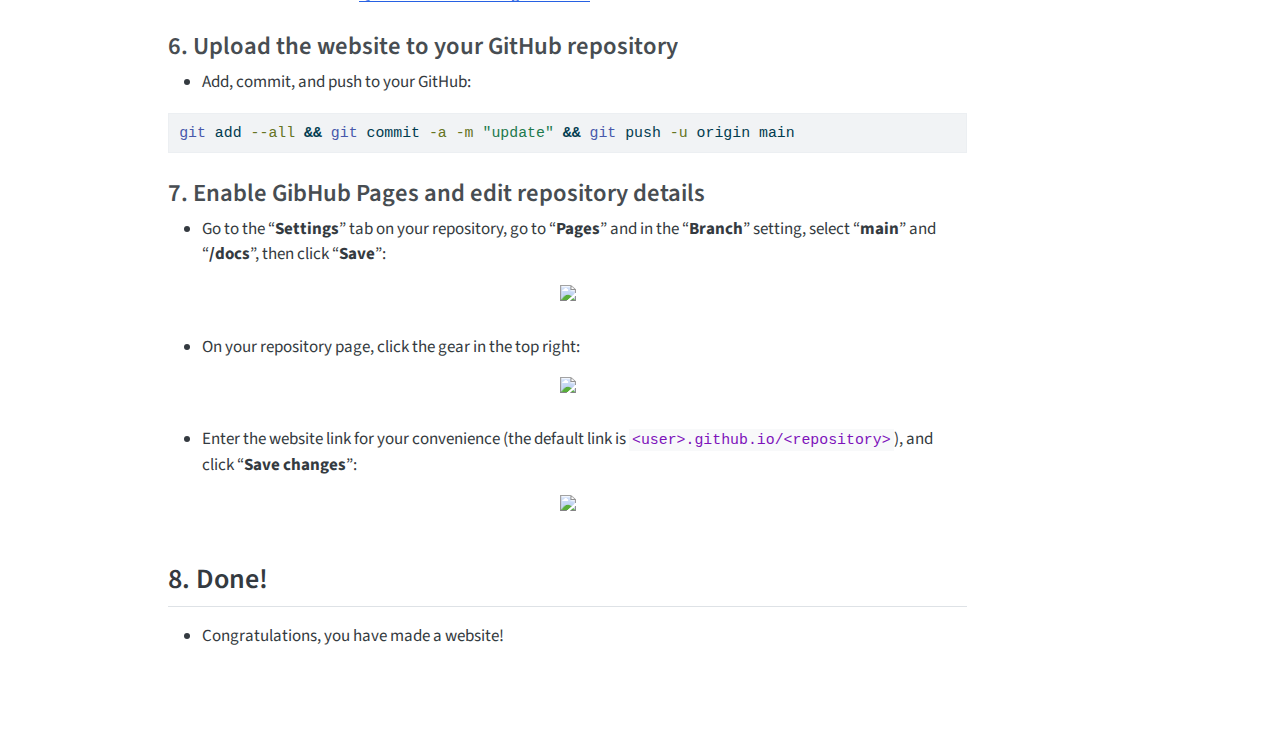
==== commit 4137d2ec: "update" ====
--- a/docs/misc.html
+++ b/docs/misc.html
@@ -7,7 +7,7 @@
 <meta name="viewport" content="width=device-width, initial-scale=1.0, user-scalable=yes">
 
 
-<title>Miscellaneous – Project</title>
+<title>Tutorial – Project</title>
 <style>
 code{white-space: pre-wrap;}
 span.smallcaps{font-variant: small-caps;}
@@ -175,12 +175,13 @@
   <li><a href="#setup-workspace" id="toc-setup-workspace" class="nav-link active" data-scroll-target="#setup-workspace">1. Setup workspace</a></li>
   <li><a href="#install-quarto" id="toc-install-quarto" class="nav-link" data-scroll-target="#install-quarto">2. Install Quarto</a></li>
   <li><a href="#create-a-new-github-repository" id="toc-create-a-new-github-repository" class="nav-link" data-scroll-target="#create-a-new-github-repository">3. Create a new GitHub repository</a></li>
-  <li><a href="#clone-this-quarto-template" id="toc-clone-this-quarto-template" class="nav-link" data-scroll-target="#clone-this-quarto-template">4. Clone this Quarto template</a></li>
+  <li><a href="#download-the-quarto-template" id="toc-download-the-quarto-template" class="nav-link" data-scroll-target="#download-the-quarto-template">4. Download the Quarto template</a></li>
   <li><a href="#modify-it-as-you-like" id="toc-modify-it-as-you-like" class="nav-link" data-scroll-target="#modify-it-as-you-like">5. Modify it as you like</a>
   <ul class="collapse">
-  <li><a href="#push-your-website-to-your-github-repository" id="toc-push-your-website-to-your-github-repository" class="nav-link" data-scroll-target="#push-your-website-to-your-github-repository">6. Push your website to your GitHub repository</a></li>
-  <li><a href="#enable-gibhub-pages-and-update-update-repository-details" id="toc-enable-gibhub-pages-and-update-update-repository-details" class="nav-link" data-scroll-target="#enable-gibhub-pages-and-update-update-repository-details">7. Enable GibHub pages and update update repository details</a></li>
+  <li><a href="#upload-the-website-to-your-github-repository" id="toc-upload-the-website-to-your-github-repository" class="nav-link" data-scroll-target="#upload-the-website-to-your-github-repository">6. Upload the website to your GitHub repository</a></li>
+  <li><a href="#enable-gibhub-pages-and-edit-repository-details" id="toc-enable-gibhub-pages-and-edit-repository-details" class="nav-link" data-scroll-target="#enable-gibhub-pages-and-edit-repository-details">7. Enable GibHub Pages and edit repository details</a></li>
   </ul></li>
+  <li><a href="#done" id="toc-done" class="nav-link" data-scroll-target="#done">8. Done!</a></li>
   </ul>
 </nav>
     </div>
@@ -189,7 +190,7 @@
 
 <header id="title-block-header" class="quarto-title-block default">
 <div class="quarto-title">
-<h1 class="title">Miscellaneous</h1>
+<h1 class="title">Tutorial</h1>
 </div>
 
 
@@ -209,8 +210,8 @@
 <section id="setup-workspace" class="level2">
 <h2 class="anchored" data-anchor-id="setup-workspace">1. Setup workspace</h2>
 <ul>
-<li><p>If you happen to use <a href="https://cdimage.debian.org/debian-cd/current-live/amd64/iso-hybrid/">Debian Linux (KDE)</a>, which is my wife’s least hated linux distro, you may use “<a href="https://github.com/chenh19/MyWorkspace">MyWorkspace</a>” to configure the entire workspace:</p></li>
-<li><p>If you use other Unix/Linux systems, you may use “<a href="https://github.com/chenh19/git_ssh">git_ssh</a>” to connect to GitHub with SSH, and “<a href="https://github.com/chenh19/alt_rm">alt_rm</a>” to replace the default <code>rm</code> just in case.</p></li>
+<li><p>If you happen to use <a href="https://cdimage.debian.org/debian-cd/current-live/amd64/iso-hybrid/"><strong>Debian Linux (KDE)</strong></a>, which is my wife’s least hated linux distro, you may use “<a href="https://github.com/chenh19/MyWorkspace"><strong>MyWorkspace</strong></a>” to configure the entire workspace:</p></li>
+<li><p>If you use other Unix/Linux systems, you may use “<a href="https://github.com/chenh19/git_ssh"><strong>git_ssh</strong></a>” to connect to GitHub with SSH, and “<a href="https://github.com/chenh19/alt_rm"><strong>alt_rm</strong></a>” to replace the default <code>rm</code> just in case.</p></li>
 </ul>
 </section>
 <section id="install-quarto" class="level2">
@@ -222,27 +223,27 @@
 <section id="create-a-new-github-repository" class="level2">
 <h2 class="anchored" data-anchor-id="create-a-new-github-repository">3. Create a new GitHub repository</h2>
 <ul>
-<li>Enter the repository name, keep default initializing settings, then click “Create repository”:</li>
+<li>Enter the <strong>repository name</strong>, keep the <strong>default initializing settings</strong>, then click “<strong>Create repository</strong>”:</li>
 </ul>
 <div class="quarto-figure quarto-figure-center">
 <figure class="figure">
-<p><img src="https://raw.githubusercontent.com/chenh19/Quarto/refs/heads/main/images/misc/1.png" class="img-fluid quarto-figure quarto-figure-center figure-img" style="width:75.0%"></p>
+<p><img src="https://raw.githubusercontent.com/chenh19/Quarto/refs/heads/main/images/misc/3-1.png" class="img-fluid quarto-figure quarto-figure-center figure-img" style="width:80.0%"></p>
 </figure>
 </div>
 <ul>
-<li>After creating the repository, you will see the following (copy the SSH link, you will need it in the next step):</li>
+<li>After creating the repository, you will see the following (copy the <strong>SSH link</strong>, you will need it in the next step):</li>
 </ul>
 <div class="quarto-figure quarto-figure-center">
 <figure class="figure">
-<p><img src="https://raw.githubusercontent.com/chenh19/Quarto/refs/heads/main/images/misc/2.png" class="img-fluid quarto-figure quarto-figure-center figure-img" style="width:75.0%"></p>
+<p><img src="https://raw.githubusercontent.com/chenh19/Quarto/refs/heads/main/images/misc/3-2.png" class="img-fluid quarto-figure quarto-figure-center figure-img" style="width:78.0%"></p>
 </figure>
 </div>
 <ul>
-<li>For more information: <a href="https://docs.github.com/en/repositories/creating-and-managing-repositories/creating-a-new-repository">Creating a new GitHub repository from the web UI.</a></li>
+<li>For more information: <a href="https://docs.github.com/en/repositories/creating-and-managing-repositories/creating-a-new-repository">Creating a new GitHub repository from the web UI</a>.</li>
 </ul>
 </section>
-<section id="clone-this-quarto-template" class="level2">
-<h2 class="anchored" data-anchor-id="clone-this-quarto-template">4. Clone this Quarto template</h2>
+<section id="download-the-quarto-template" class="level2">
+<h2 class="anchored" data-anchor-id="download-the-quarto-template">4. Download the Quarto template</h2>
 <ul>
 <li>In a desired directory, clone the Quarto template repository:</li>
 </ul>
@@ -256,7 +257,7 @@
 <div class="sourceCode cell-code" id="cb2"><pre class="sourceCode bash code-with-copy"><code class="sourceCode bash"><span id="cb2-1"><a href="#cb2-1" aria-hidden="true" tabindex="-1"></a><span class="fu">mv</span> Quarto <span class="op">&lt;</span>Project<span class="op">&gt;</span> <span class="kw">&amp;&amp;</span> <span class="bu">cd</span> <span class="op">&lt;</span>Project<span class="op">&gt;</span> <span class="kw">&amp;&amp;</span> <span class="fu">rm</span> <span class="at">-rf</span> .git <span class="kw">&amp;&amp;</span> <span class="fu">git</span> init</span></code><button title="Copy to Clipboard" class="code-copy-button"><i class="bi"></i></button></pre></div>
 </div>
 <ul>
-<li>Connect this local repository with your GitHub remote repository (replace the “<code>&lt;user&gt;/&lt;repository.git&gt;</code>” with your GitHub link):</li>
+<li>Connect this local repository with your GitHub remote repository (replace the “<code>&lt;user&gt;/&lt;repository.git&gt;</code>” with your SSH link):</li>
 </ul>
 <div class="cell">
 <div class="sourceCode cell-code" id="cb3"><pre class="sourceCode bash code-with-copy"><code class="sourceCode bash"><span id="cb3-1"><a href="#cb3-1" aria-hidden="true" tabindex="-1"></a><span class="fu">git</span> remote add origin git@github.com:<span class="op">&lt;</span>user<span class="op">&gt;</span>/<span class="op">&lt;</span>repository.git<span class="op">&gt;</span></span></code><button title="Copy to Clipboard" class="code-copy-button"><i class="bi"></i></button></pre></div>
@@ -265,56 +266,75 @@
 <section id="modify-it-as-you-like" class="level2">
 <h2 class="anchored" data-anchor-id="modify-it-as-you-like">5. Modify it as you like</h2>
 <ul>
-<li>Modify the <code>.yml</code> file for your website:</li>
+<li>Modify the <code>_quarto.yml</code> file for your website:</li>
 </ul>
 <div class="quarto-figure quarto-figure-center">
 <figure class="figure">
-<p><img src="https://raw.githubusercontent.com/chenh19/Quarto/refs/heads/main/images/misc/6.png" class="img-fluid quarto-figure quarto-figure-center figure-img" style="width:75.0%"></p>
+<p><img src="https://raw.githubusercontent.com/chenh19/Quarto/refs/heads/main/images/misc/5-1.png" class="img-fluid quarto-figure quarto-figure-center figure-img" style="width:90.0%"></p>
 </figure>
 </div>
 <ul>
-<li>Modify your <code>.Rmd/.qmd/.ipynb</code> notes:</li>
+<li>Make your <code>.Rmd/.qmd/.ipynb</code> notes:</li>
 </ul>
 <div class="quarto-figure quarto-figure-center">
 <figure class="figure">
-<p><img src="https://raw.githubusercontent.com/chenh19/Quarto/refs/heads/main/images/misc/7.png" class="img-fluid quarto-figure quarto-figure-center figure-img" style="width:85.0%"></p>
+<p><img src="https://raw.githubusercontent.com/chenh19/Quarto/refs/heads/main/images/misc/5-2.png" class="img-fluid quarto-figure quarto-figure-center figure-img" style="width:90.0%"></p>
 </figure>
 </div>
-<section id="push-your-website-to-your-github-repository" class="level3">
-<h3 class="anchored" data-anchor-id="push-your-website-to-your-github-repository">6. Push your website to your GitHub repository</h3>
-<ul>
-<li>Render the modified <code>.Rmd/.qmd/.ipynb</code> files:</li>
+<ul>
+<li>Render the new <code>.Rmd/.qmd/.ipynb</code> notes:</li>
 </ul>
 <div class="cell">
 <div class="sourceCode cell-code" id="cb4"><pre class="sourceCode bash code-with-copy"><code class="sourceCode bash"><span id="cb4-1"><a href="#cb4-1" aria-hidden="true" tabindex="-1"></a><span class="ex">quarto</span> render analysis</span></code><button title="Copy to Clipboard" class="code-copy-button"><i class="bi"></i></button></pre></div>
 </div>
 <ul>
-<li>Commit and push to your GitHub:</li>
+<li><p>You may check the html files in the <code>./docs</code> folder to see if everything looks good.</p></li>
+<li><p>For more information: <a href="https://quarto.org/docs/websites/">Quarto Guide: Creating a Website</a>.</p></li>
+</ul>
+<section id="upload-the-website-to-your-github-repository" class="level3">
+<h3 class="anchored" data-anchor-id="upload-the-website-to-your-github-repository">6. Upload the website to your GitHub repository</h3>
+<ul>
+<li>Add, commit, and push to your GitHub:</li>
 </ul>
 <div class="cell">
 <div class="sourceCode cell-code" id="cb5"><pre class="sourceCode bash code-with-copy"><code class="sourceCode bash"><span id="cb5-1"><a href="#cb5-1" aria-hidden="true" tabindex="-1"></a><span class="fu">git</span> add <span class="at">--all</span> <span class="kw">&amp;&amp;</span> <span class="fu">git</span> commit <span class="at">-a</span> <span class="at">-m</span> <span class="st">"update"</span> <span class="kw">&amp;&amp;</span> <span class="fu">git</span> push <span class="at">-u</span> origin main</span></code><button title="Copy to Clipboard" class="code-copy-button"><i class="bi"></i></button></pre></div>
 </div>
 </section>
-<section id="enable-gibhub-pages-and-update-update-repository-details" class="level3">
-<h3 class="anchored" data-anchor-id="enable-gibhub-pages-and-update-update-repository-details">7. Enable GibHub pages and update update repository details</h3>
+<section id="enable-gibhub-pages-and-edit-repository-details" class="level3">
+<h3 class="anchored" data-anchor-id="enable-gibhub-pages-and-edit-repository-details">7. Enable GibHub Pages and edit repository details</h3>
+<ul>
+<li>Go to the “<strong>Settings</strong>” tab on your repository, go to “<strong>Pages</strong>” and in the “<strong>Branch</strong>” setting, select “<strong>main</strong>” and “<strong>/docs</strong>”, then click “<strong>Save</strong>”:</li>
+</ul>
 <div class="quarto-figure quarto-figure-center">
 <figure class="figure">
-<p><img src="https://raw.githubusercontent.com/chenh19/Quarto/refs/heads/main/images/misc/3.png" class="img-fluid quarto-figure quarto-figure-center figure-img" style="width:80.0%"></p>
+<p><img src="https://raw.githubusercontent.com/chenh19/Quarto/refs/heads/main/images/misc/7-1.png" class="img-fluid quarto-figure quarto-figure-center figure-img" style="width:80.0%"></p>
 </figure>
 </div>
+<ul>
+<li>On your repository page, click the gear in the top right:</li>
+</ul>
 <div class="quarto-figure quarto-figure-center">
 <figure class="figure">
-<p><img src="https://raw.githubusercontent.com/chenh19/Quarto/refs/heads/main/images/misc/4.png" class="img-fluid quarto-figure quarto-figure-center figure-img" style="width:80.0%"></p>
+<p><img src="https://raw.githubusercontent.com/chenh19/Quarto/refs/heads/main/images/misc/7-2.png" class="img-fluid quarto-figure quarto-figure-center figure-img" style="width:80.0%"></p>
 </figure>
 </div>
+<ul>
+<li>Enter the website link for your convenience (the default link is <code>&lt;user&gt;.github.io/&lt;repository&gt;</code>), and click “<strong>Save changes</strong>”:</li>
+</ul>
 <div class="quarto-figure quarto-figure-center">
 <figure class="figure">
-<p><img src="https://raw.githubusercontent.com/chenh19/Quarto/refs/heads/main/images/misc/5.png" class="img-fluid quarto-figure quarto-figure-center figure-img" style="width:80.0%"></p>
+<p><img src="https://raw.githubusercontent.com/chenh19/Quarto/refs/heads/main/images/misc/7-3.png" class="img-fluid quarto-figure quarto-figure-center figure-img" style="width:80.0%"></p>
 </figure>
 </div>
-
-
 </section>
+</section>
+<section id="done" class="level2">
+<h2 class="anchored" data-anchor-id="done">8. Done!</h2>
+<ul>
+<li>Congratulations, you have made a website!</li>
+</ul>
+
+
 </section>
 
 </main> <!-- /main -->
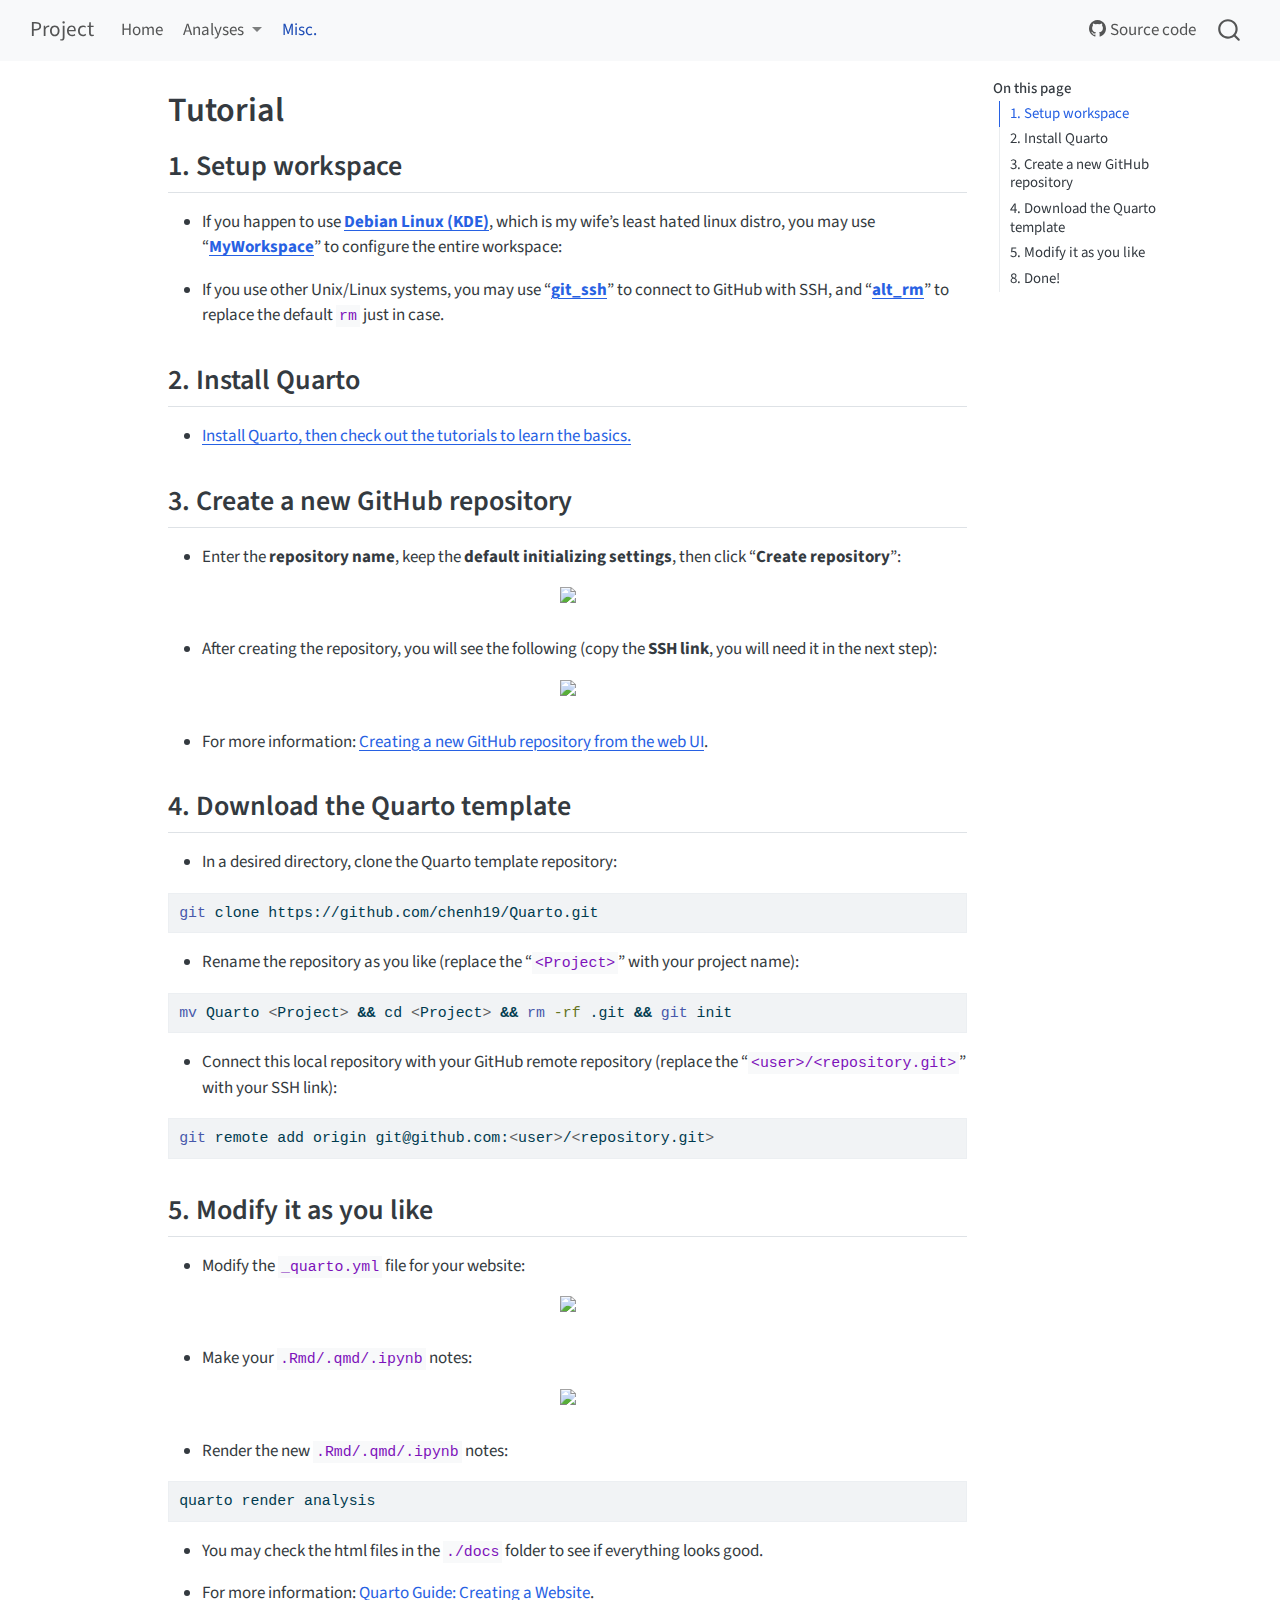
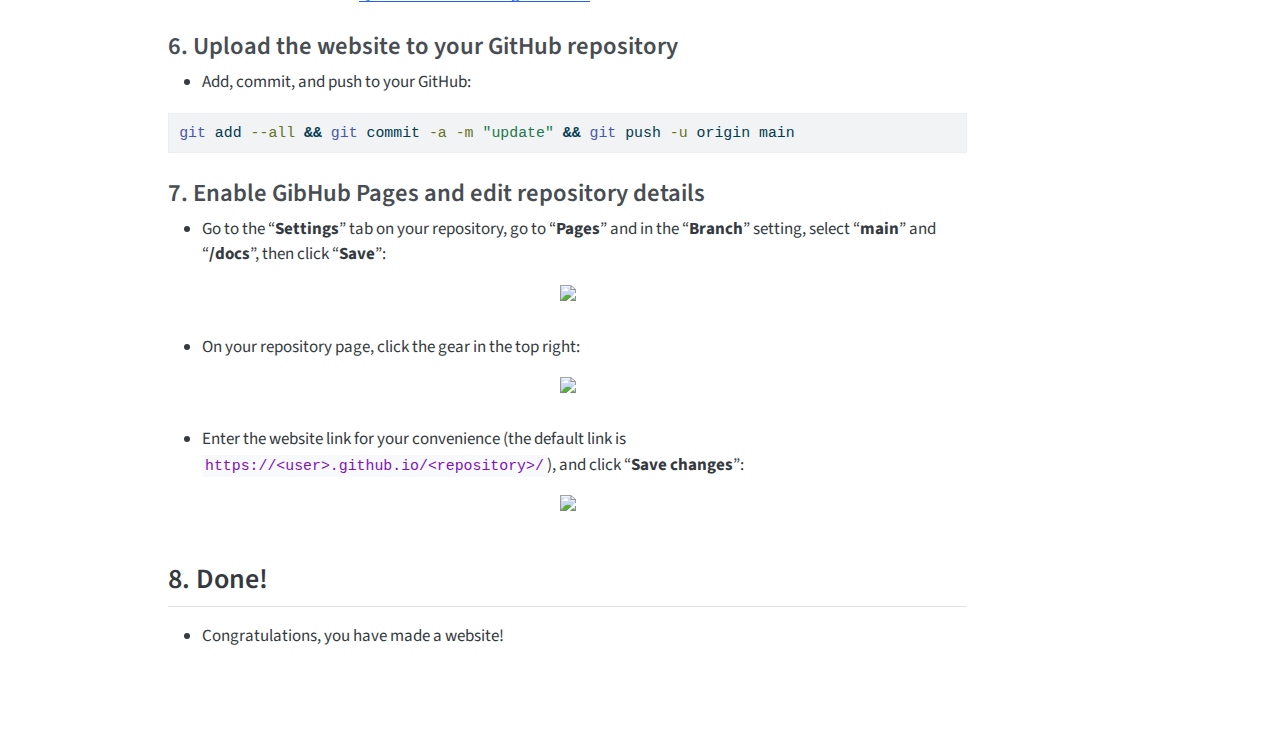
==== commit 18e1feb8: "update" ====
--- a/docs/misc.html
+++ b/docs/misc.html
@@ -319,7 +319,7 @@
 </figure>
 </div>
 <ul>
-<li>Enter the website link for your convenience (the default link is <code>&lt;user&gt;.github.io/&lt;repository&gt;</code>), and click “<strong>Save changes</strong>”:</li>
+<li>Enter the website link for your convenience (the default link is <code>https://&lt;user&gt;.github.io/&lt;repository&gt;/</code>), and click “<strong>Save changes</strong>”:</li>
 </ul>
 <div class="quarto-figure quarto-figure-center">
 <figure class="figure">
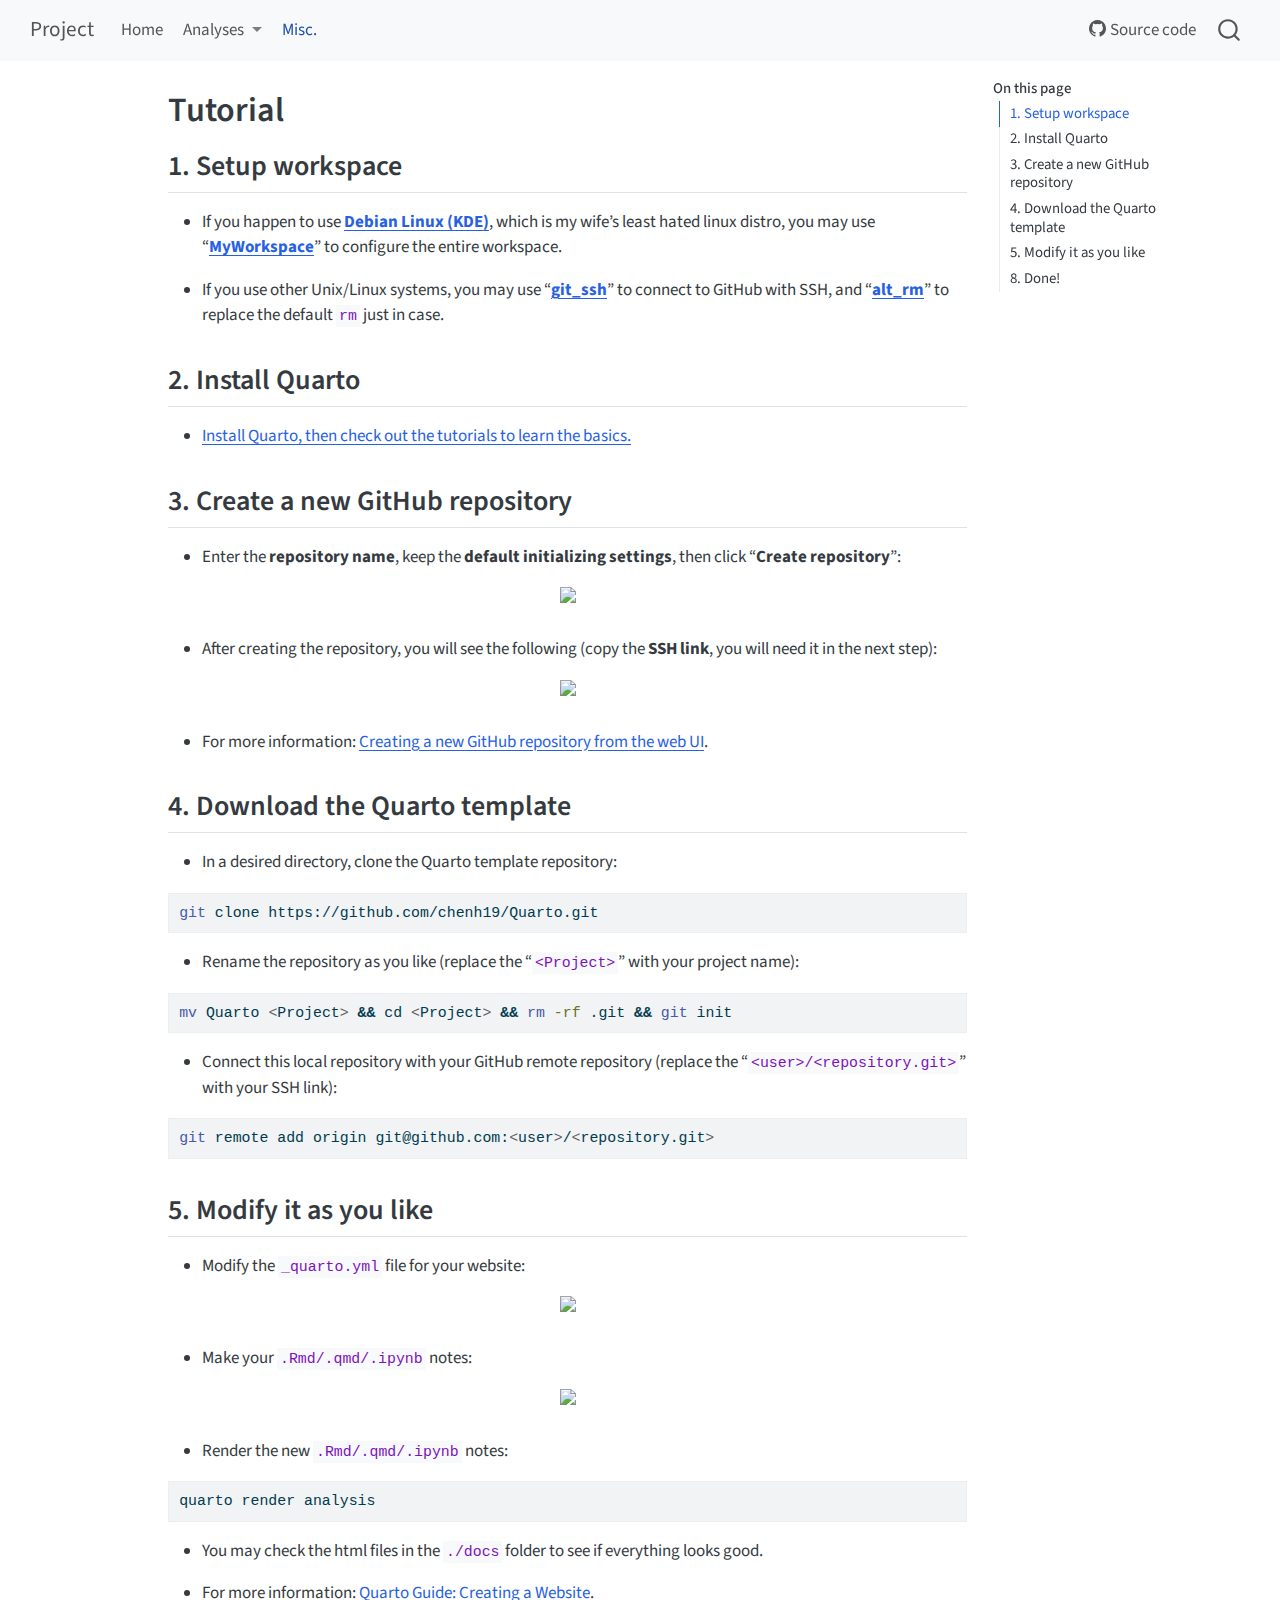
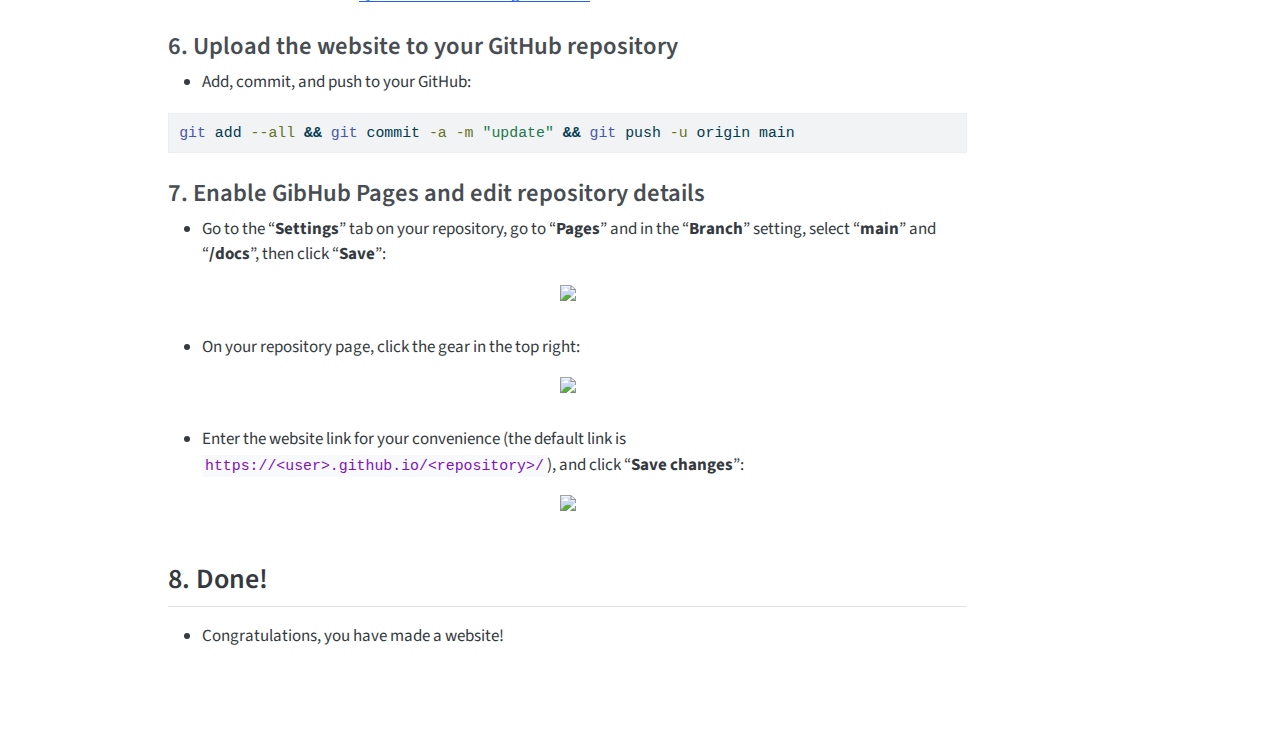
==== commit a0186dc4: "update" ====
--- a/docs/misc.html
+++ b/docs/misc.html
@@ -210,7 +210,7 @@
 <section id="setup-workspace" class="level2">
 <h2 class="anchored" data-anchor-id="setup-workspace">1. Setup workspace</h2>
 <ul>
-<li><p>If you happen to use <a href="https://cdimage.debian.org/debian-cd/current-live/amd64/iso-hybrid/"><strong>Debian Linux (KDE)</strong></a>, which is my wife’s least hated linux distro, you may use “<a href="https://github.com/chenh19/MyWorkspace"><strong>MyWorkspace</strong></a>” to configure the entire workspace:</p></li>
+<li><p>If you happen to use <a href="https://cdimage.debian.org/debian-cd/current-live/amd64/iso-hybrid/"><strong>Debian Linux (KDE)</strong></a>, which is my wife’s least hated linux distro, you may use “<a href="https://github.com/chenh19/MyWorkspace"><strong>MyWorkspace</strong></a>” to configure the entire workspace.</p></li>
 <li><p>If you use other Unix/Linux systems, you may use “<a href="https://github.com/chenh19/git_ssh"><strong>git_ssh</strong></a>” to connect to GitHub with SSH, and “<a href="https://github.com/chenh19/alt_rm"><strong>alt_rm</strong></a>” to replace the default <code>rm</code> just in case.</p></li>
 </ul>
 </section>
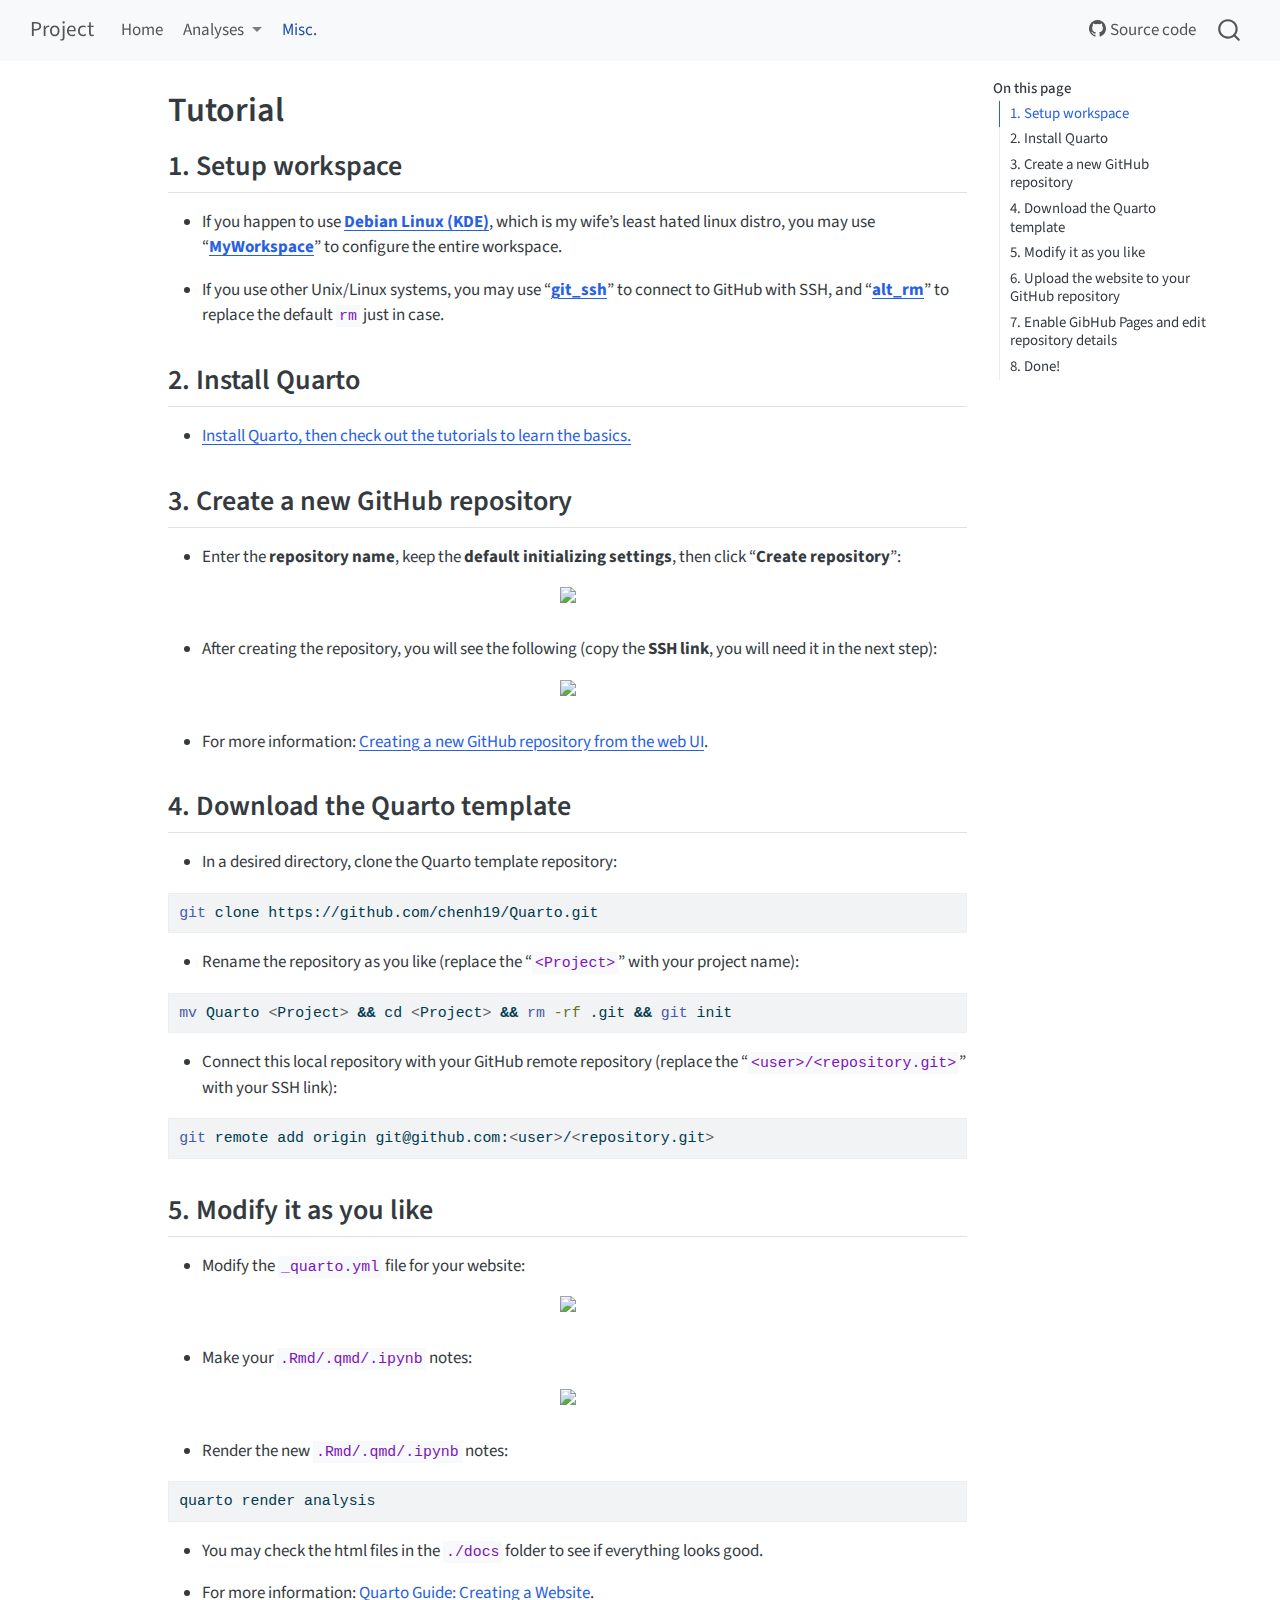
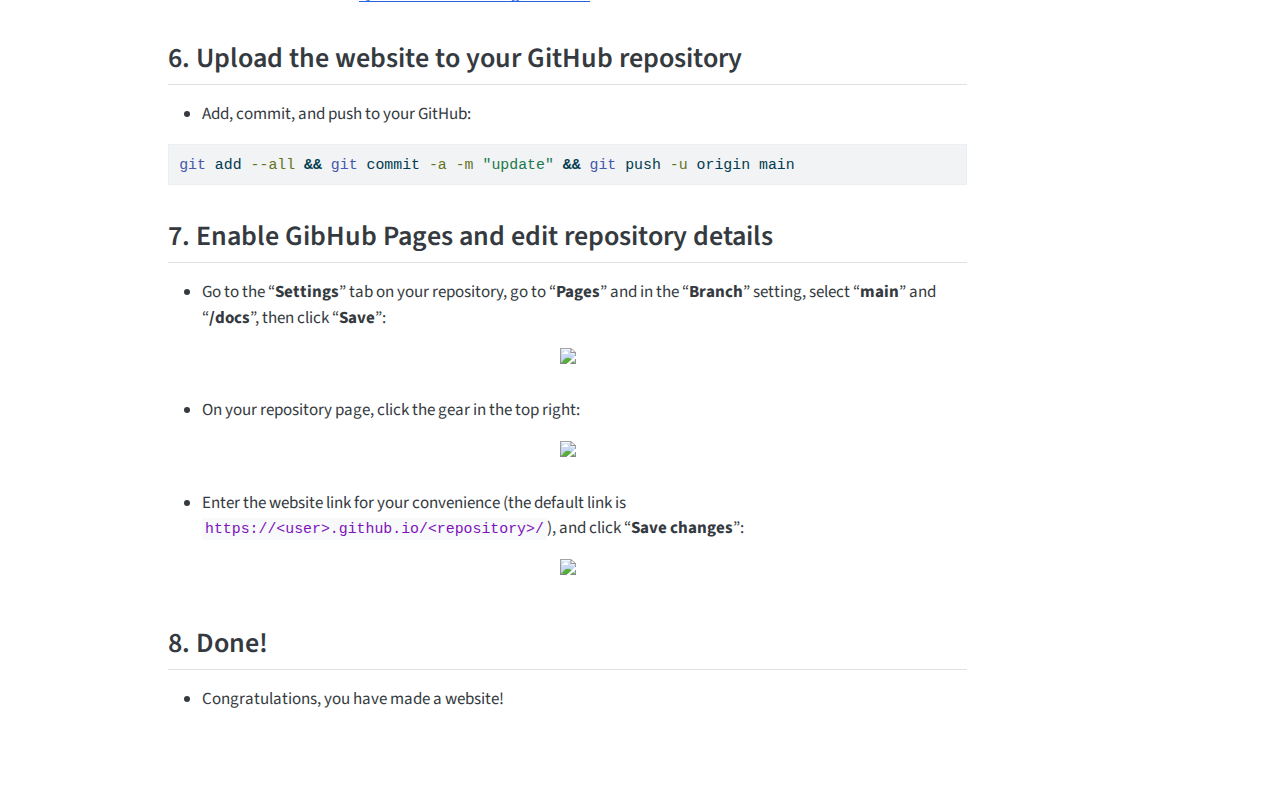
==== commit c5083f44: "update" ====
--- a/docs/misc.html
+++ b/docs/misc.html
@@ -176,11 +176,9 @@
   <li><a href="#install-quarto" id="toc-install-quarto" class="nav-link" data-scroll-target="#install-quarto">2. Install Quarto</a></li>
   <li><a href="#create-a-new-github-repository" id="toc-create-a-new-github-repository" class="nav-link" data-scroll-target="#create-a-new-github-repository">3. Create a new GitHub repository</a></li>
   <li><a href="#download-the-quarto-template" id="toc-download-the-quarto-template" class="nav-link" data-scroll-target="#download-the-quarto-template">4. Download the Quarto template</a></li>
-  <li><a href="#modify-it-as-you-like" id="toc-modify-it-as-you-like" class="nav-link" data-scroll-target="#modify-it-as-you-like">5. Modify it as you like</a>
-  <ul class="collapse">
+  <li><a href="#modify-it-as-you-like" id="toc-modify-it-as-you-like" class="nav-link" data-scroll-target="#modify-it-as-you-like">5. Modify it as you like</a></li>
   <li><a href="#upload-the-website-to-your-github-repository" id="toc-upload-the-website-to-your-github-repository" class="nav-link" data-scroll-target="#upload-the-website-to-your-github-repository">6. Upload the website to your GitHub repository</a></li>
   <li><a href="#enable-gibhub-pages-and-edit-repository-details" id="toc-enable-gibhub-pages-and-edit-repository-details" class="nav-link" data-scroll-target="#enable-gibhub-pages-and-edit-repository-details">7. Enable GibHub Pages and edit repository details</a></li>
-  </ul></li>
   <li><a href="#done" id="toc-done" class="nav-link" data-scroll-target="#done">8. Done!</a></li>
   </ul>
 </nav>
@@ -291,8 +289,9 @@
 <li><p>You may check the html files in the <code>./docs</code> folder to see if everything looks good.</p></li>
 <li><p>For more information: <a href="https://quarto.org/docs/websites/">Quarto Guide: Creating a Website</a>.</p></li>
 </ul>
-<section id="upload-the-website-to-your-github-repository" class="level3">
-<h3 class="anchored" data-anchor-id="upload-the-website-to-your-github-repository">6. Upload the website to your GitHub repository</h3>
+</section>
+<section id="upload-the-website-to-your-github-repository" class="level2">
+<h2 class="anchored" data-anchor-id="upload-the-website-to-your-github-repository">6. Upload the website to your GitHub repository</h2>
 <ul>
 <li>Add, commit, and push to your GitHub:</li>
 </ul>
@@ -300,8 +299,8 @@
 <div class="sourceCode cell-code" id="cb5"><pre class="sourceCode bash code-with-copy"><code class="sourceCode bash"><span id="cb5-1"><a href="#cb5-1" aria-hidden="true" tabindex="-1"></a><span class="fu">git</span> add <span class="at">--all</span> <span class="kw">&amp;&amp;</span> <span class="fu">git</span> commit <span class="at">-a</span> <span class="at">-m</span> <span class="st">"update"</span> <span class="kw">&amp;&amp;</span> <span class="fu">git</span> push <span class="at">-u</span> origin main</span></code><button title="Copy to Clipboard" class="code-copy-button"><i class="bi"></i></button></pre></div>
 </div>
 </section>
-<section id="enable-gibhub-pages-and-edit-repository-details" class="level3">
-<h3 class="anchored" data-anchor-id="enable-gibhub-pages-and-edit-repository-details">7. Enable GibHub Pages and edit repository details</h3>
+<section id="enable-gibhub-pages-and-edit-repository-details" class="level2">
+<h2 class="anchored" data-anchor-id="enable-gibhub-pages-and-edit-repository-details">7. Enable GibHub Pages and edit repository details</h2>
 <ul>
 <li>Go to the “<strong>Settings</strong>” tab on your repository, go to “<strong>Pages</strong>” and in the “<strong>Branch</strong>” setting, select “<strong>main</strong>” and “<strong>/docs</strong>”, then click “<strong>Save</strong>”:</li>
 </ul>
@@ -326,7 +325,6 @@
 <p><img src="https://raw.githubusercontent.com/chenh19/Quarto/refs/heads/main/images/misc/7-3.png" class="img-fluid quarto-figure quarto-figure-center figure-img" style="width:80.0%"></p>
 </figure>
 </div>
-</section>
 </section>
 <section id="done" class="level2">
 <h2 class="anchored" data-anchor-id="done">8. Done!</h2>
